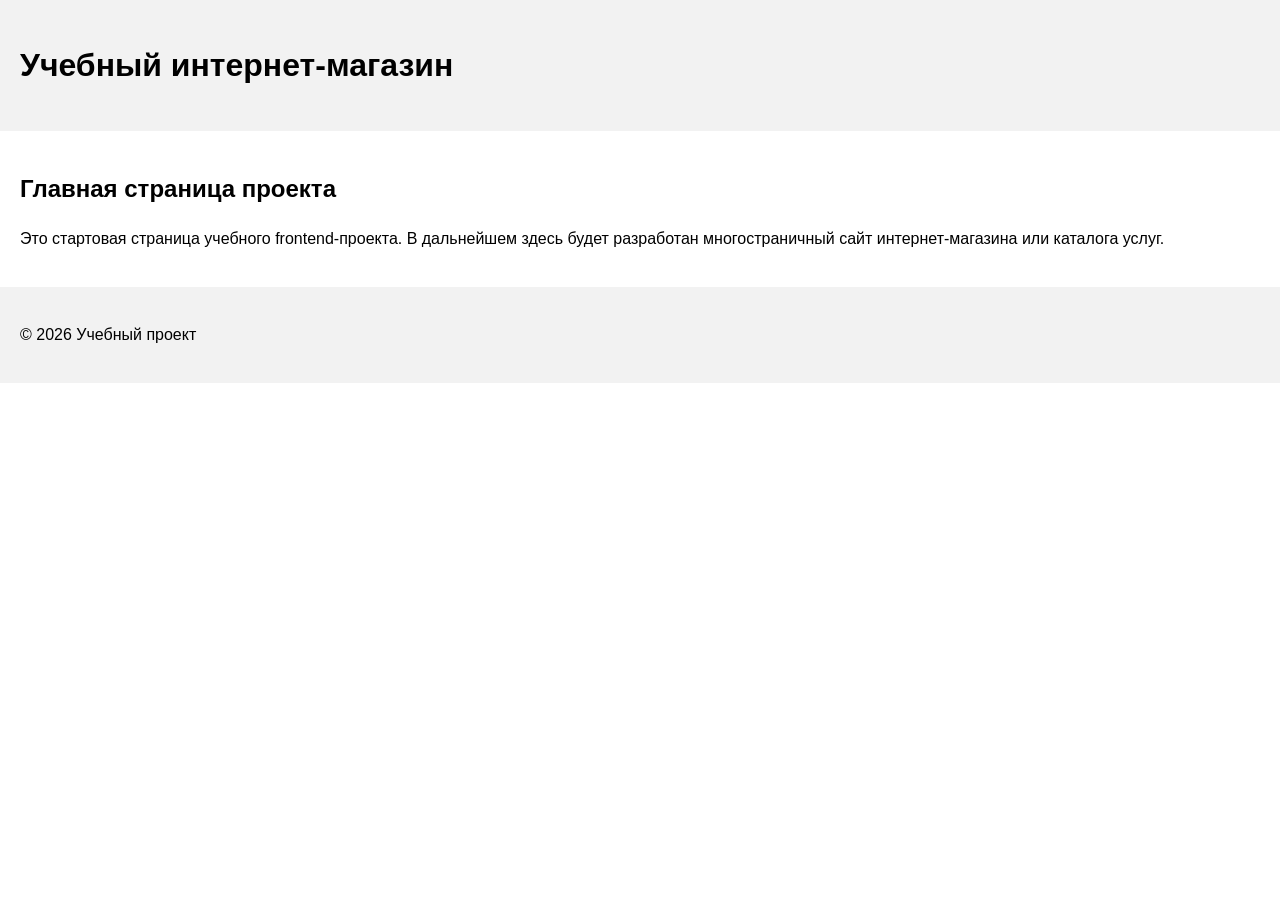
==== index.html @ 70864e72 "feat: initialize frontend project structure" ====
<!DOCTYPE html>
<html lang="ru">
<head>
  <meta charset="UTF-8">
  <meta name="viewport" content="width=device-width, initial-scale=1.0">
  <title>Каталог товаров</title>
  <link rel="stylesheet" href="css/style.css">
</head>
<body>
  <header>
    <h1>Учебный интернет-магазин</h1>
  </header>

  <main>
    <section>
      <h2>Главная страница проекта</h2>
      <p>
        Это стартовая страница учебного frontend-проекта.
        В дальнейшем здесь будет разработан многостраничный сайт
        интернет-магазина или каталога услуг.
      </p>
    </section>
  </main>

  <footer>
    <p>&copy; 2026 Учебный проект</p>
  </footer>
</body>
</html>
---- css/style.css ----
body {
  margin: 0;
  font-family: Arial, sans-serif;
  line-height: 1.5;
}

header,
main,
footer {
  padding: 20px;
}

header {
  background-color: #f2f2f2;
}

footer {
  background-color: #f2f2f2;
}
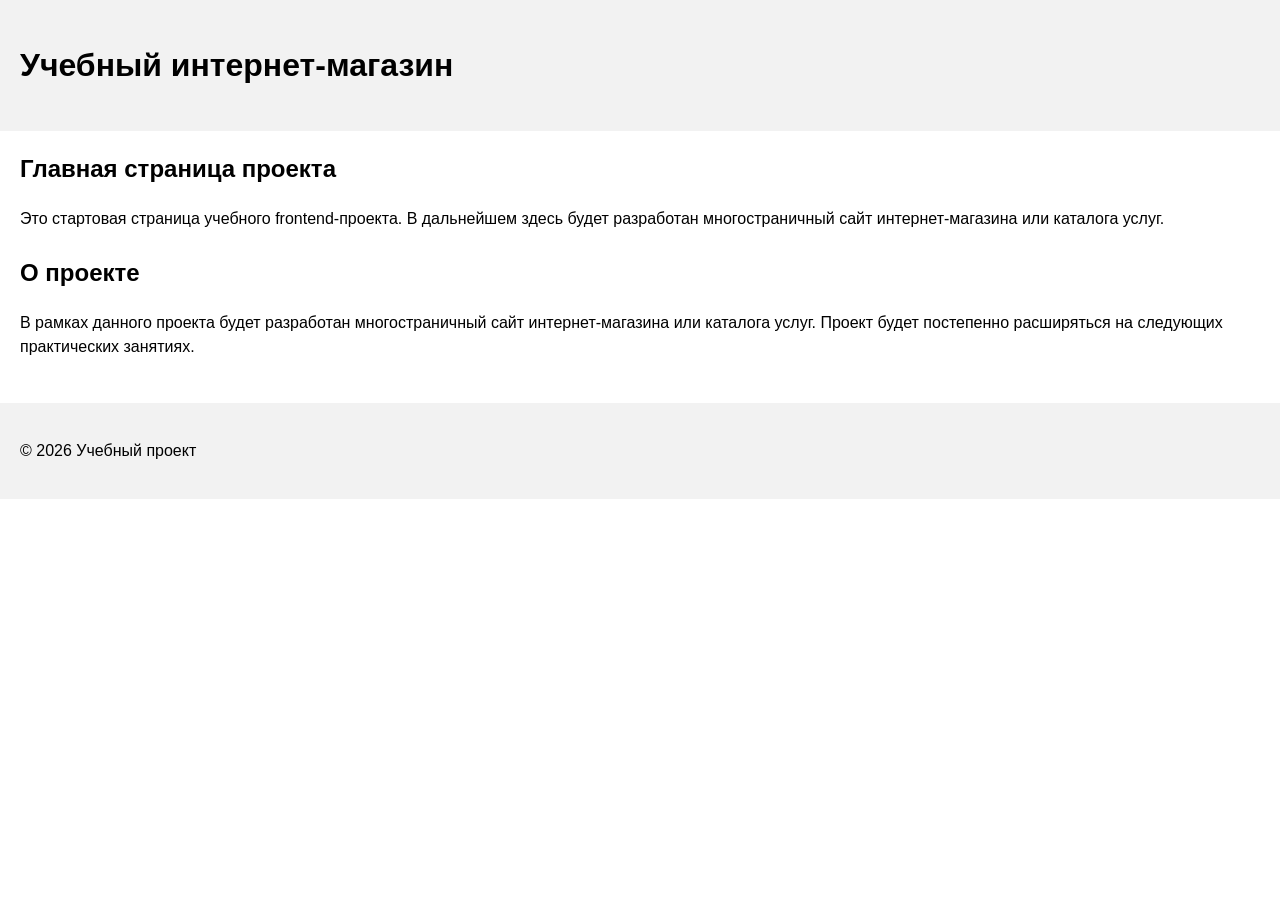
==== commit 06b4c8ac: "feat: add project description section" ====
--- a/index.html
+++ b/index.html
@@ -20,6 +20,15 @@
         интернет-магазина или каталога услуг.
       </p>
     </section>
+
+    <section>
+      <h2>О проекте</h2>
+      <p>
+        В рамках данного проекта будет разработан многостраничный сайт
+        интернет-магазина или каталога услуг. Проект будет постепенно
+        расширяться на следующих практических занятиях.
+      </p>
+    </section>
   </main>
 
   <footer>
--- a/css/style.css
+++ b/css/style.css
@@ -16,4 +16,12 @@
 
 footer {
   background-color: #f2f2f2;
+}
+
+section {
+  margin-bottom: 24px;
+}
+
+section h2 {
+  margin-top: 0;
 }
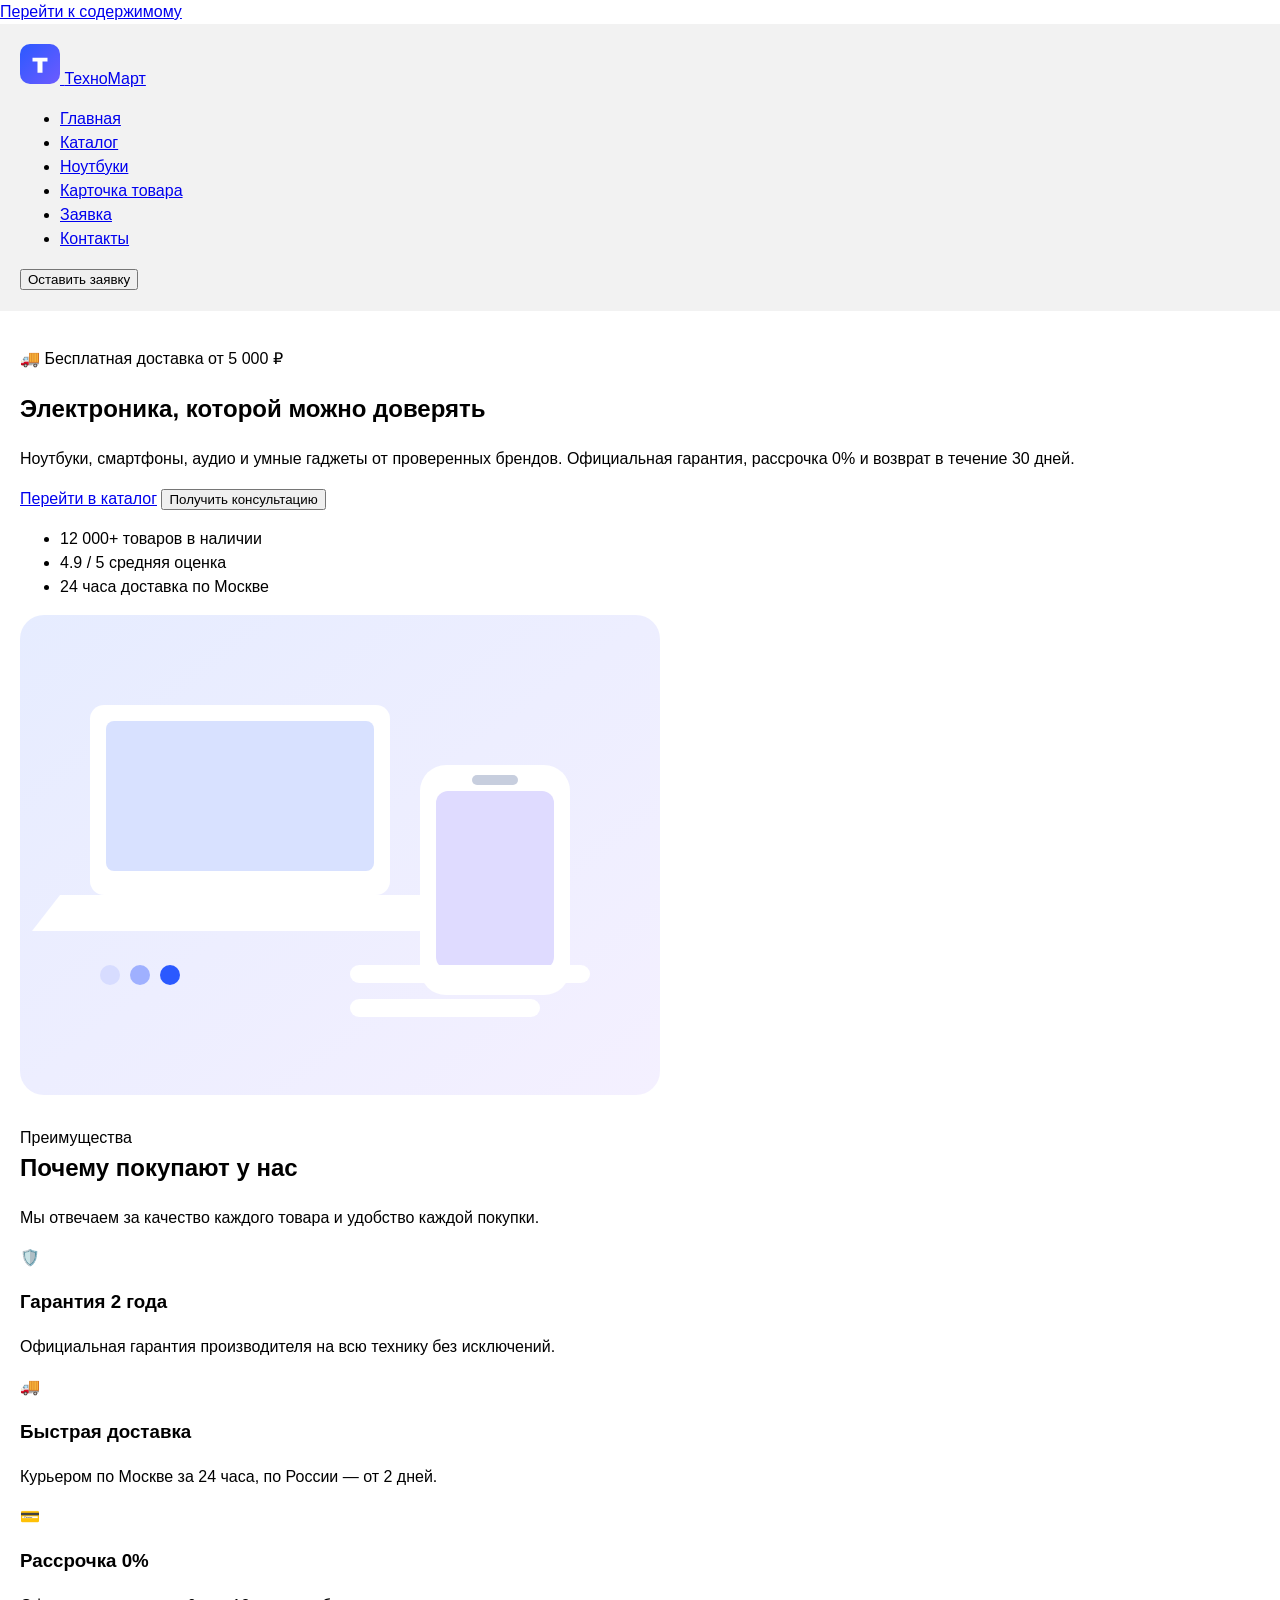
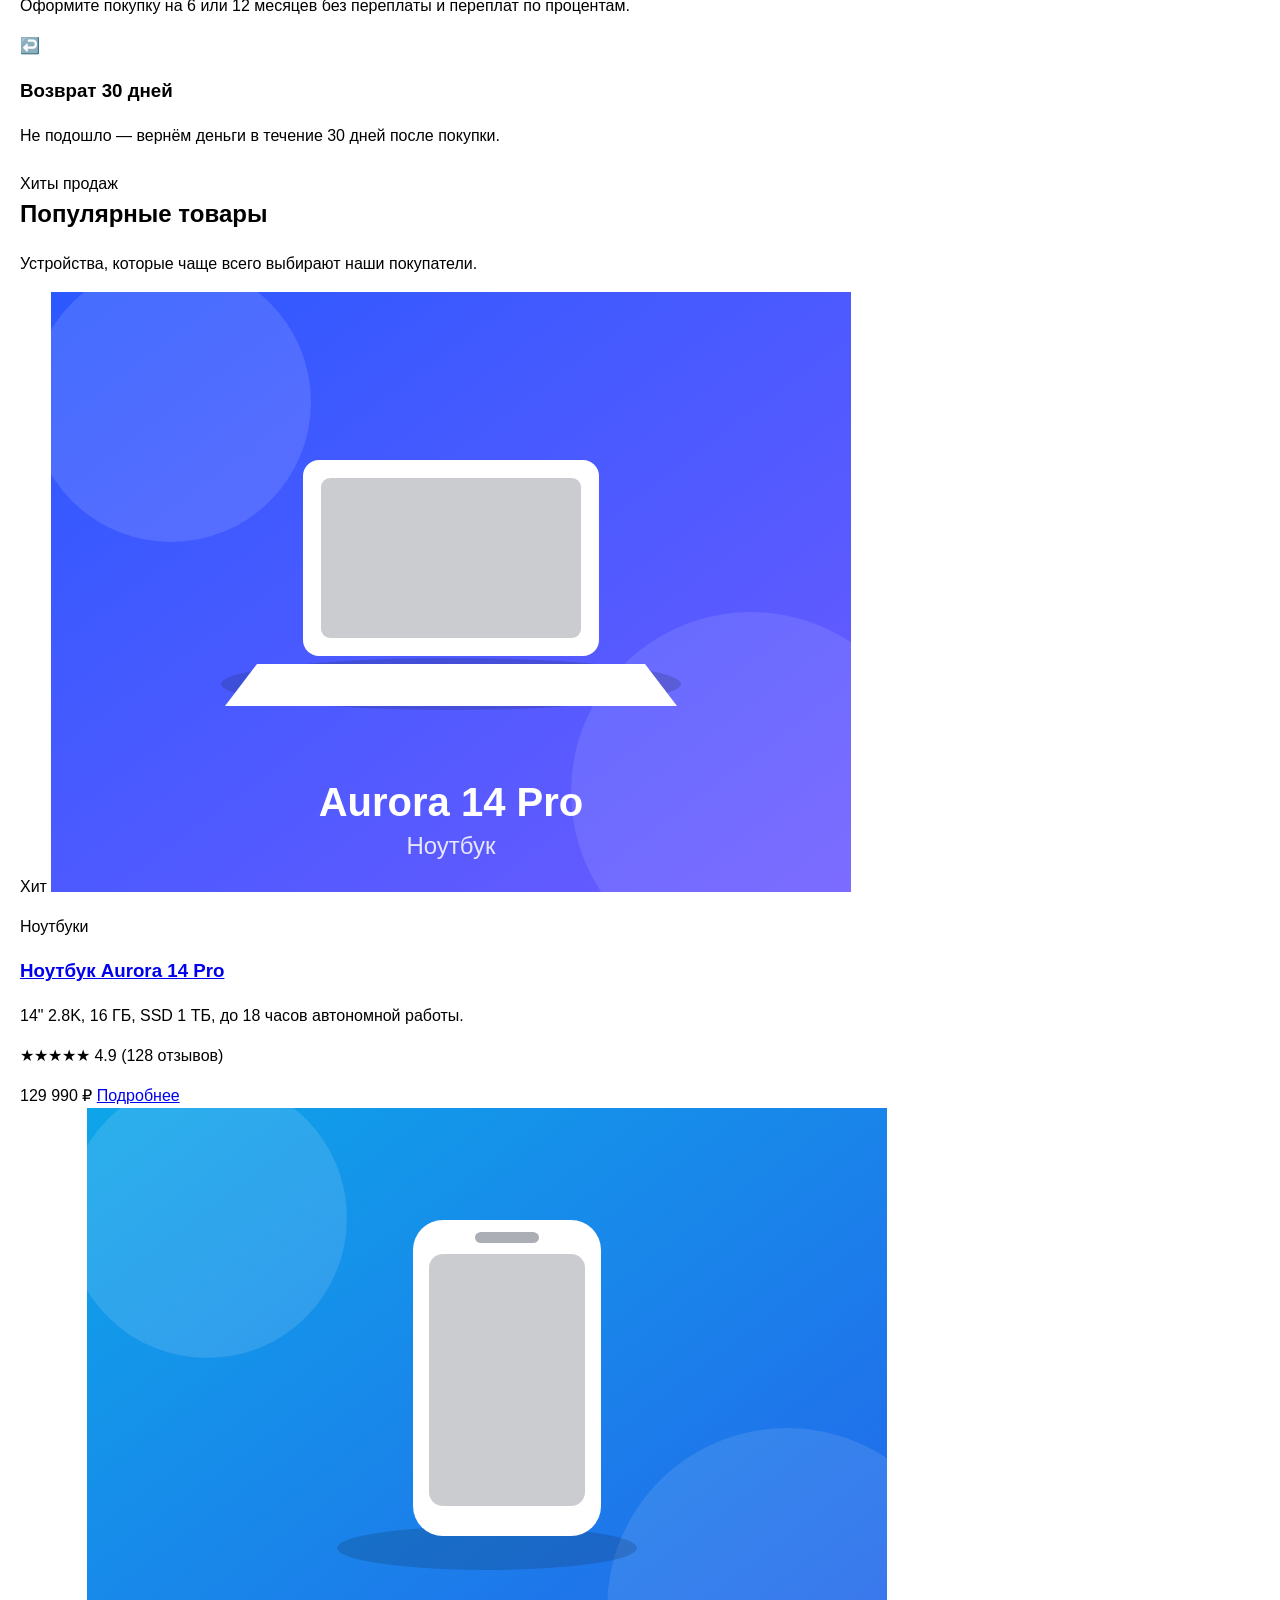
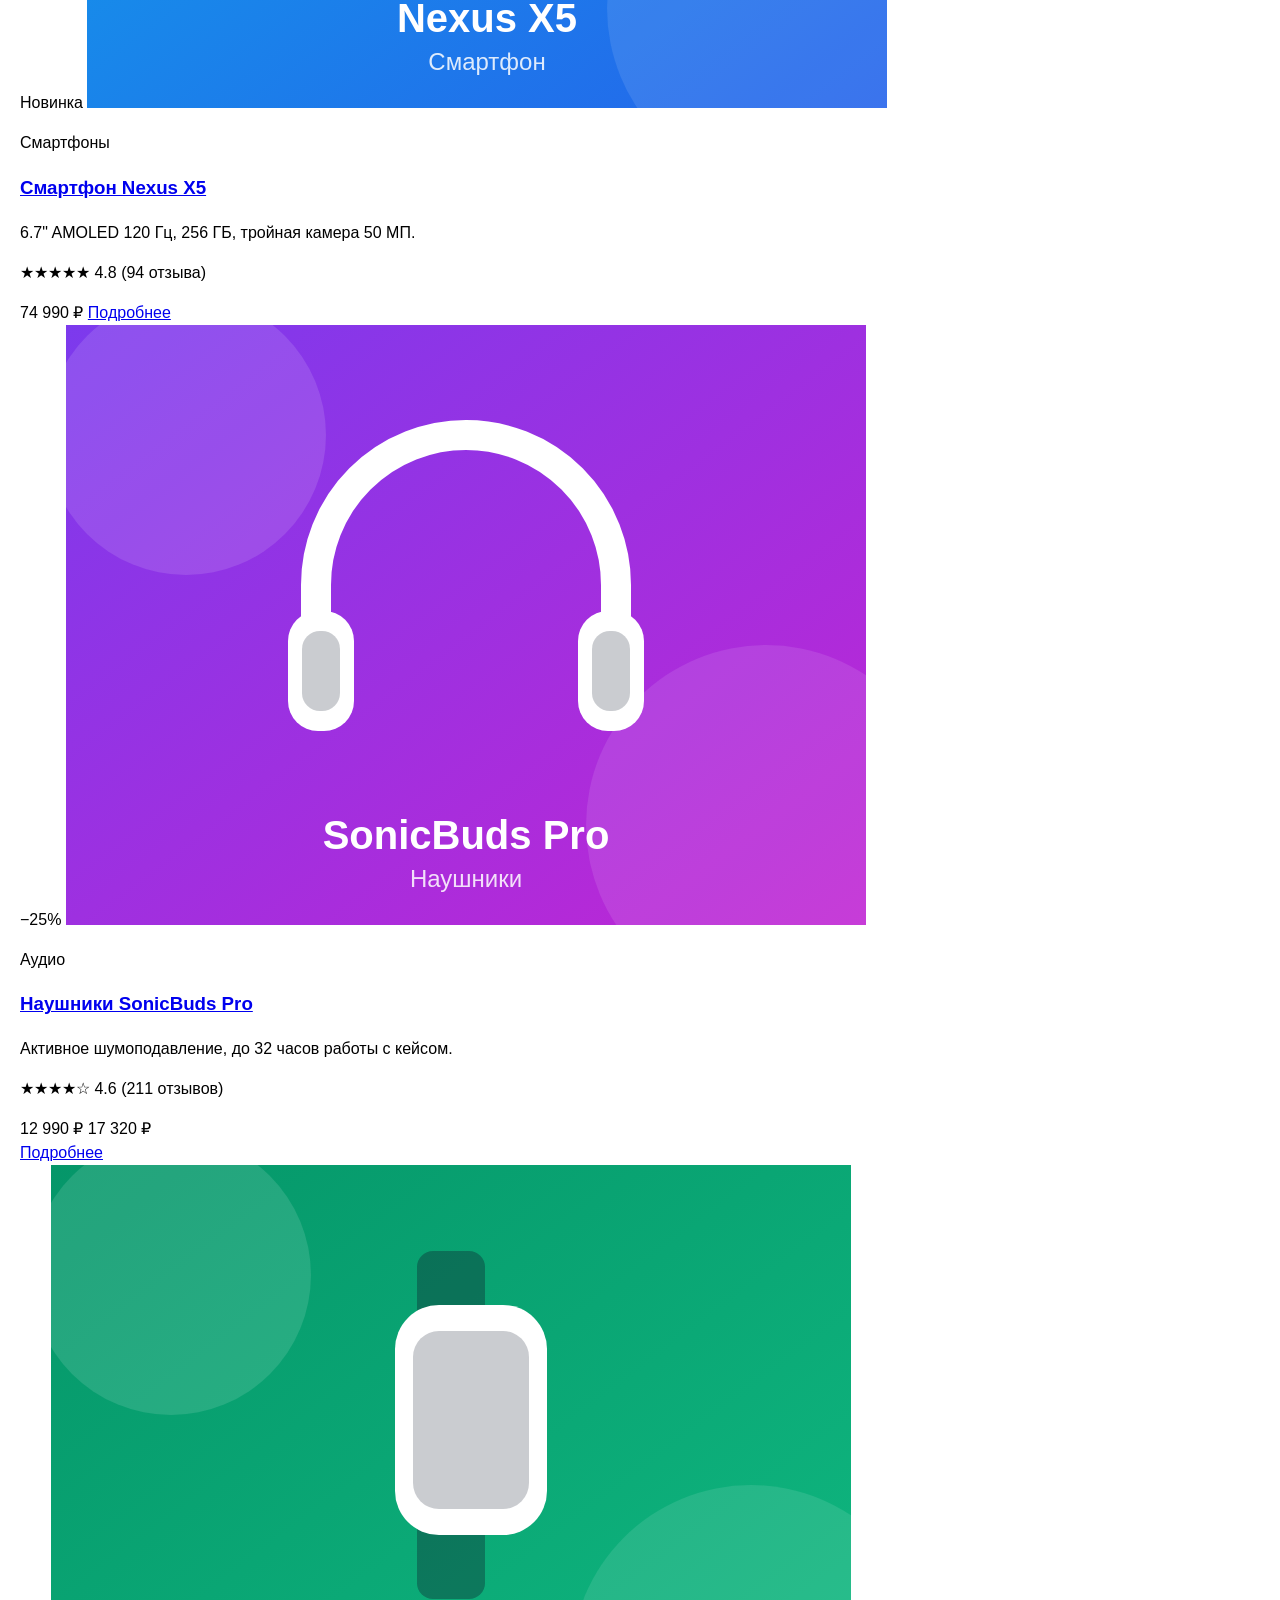
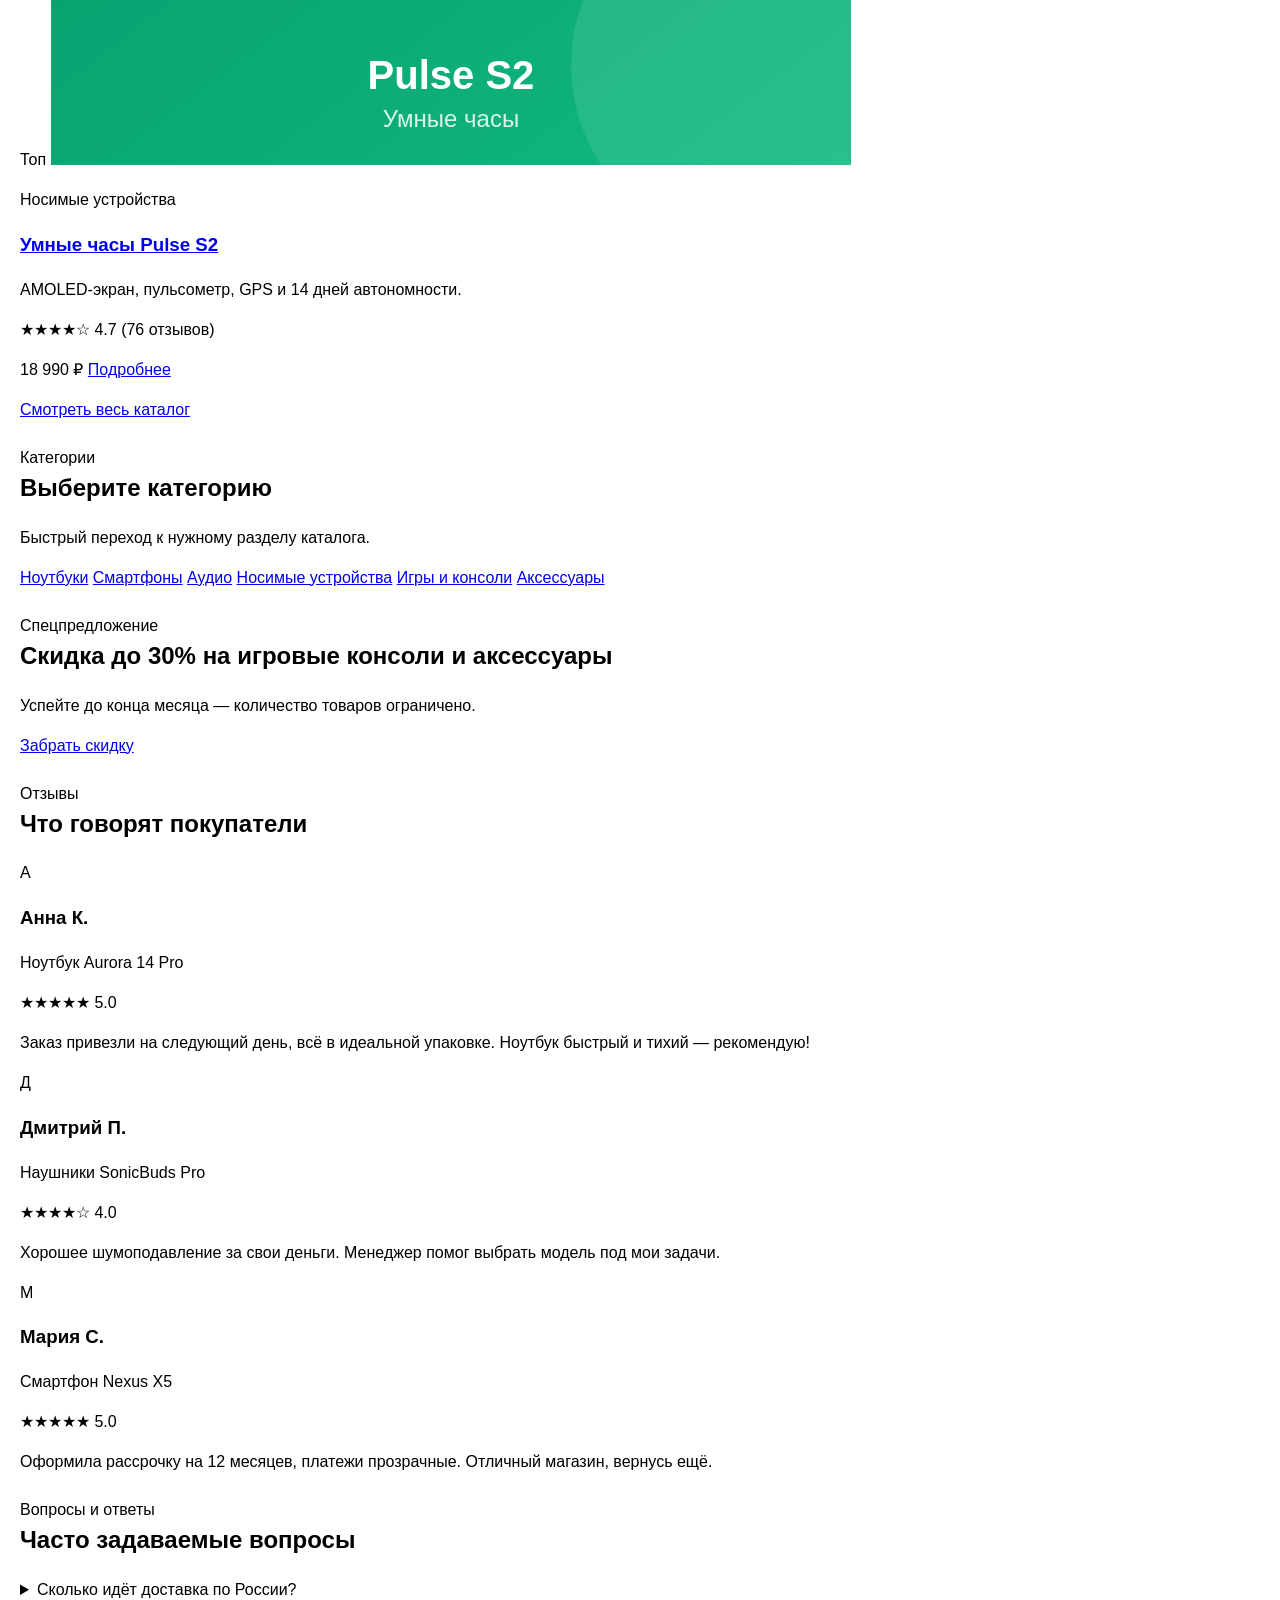
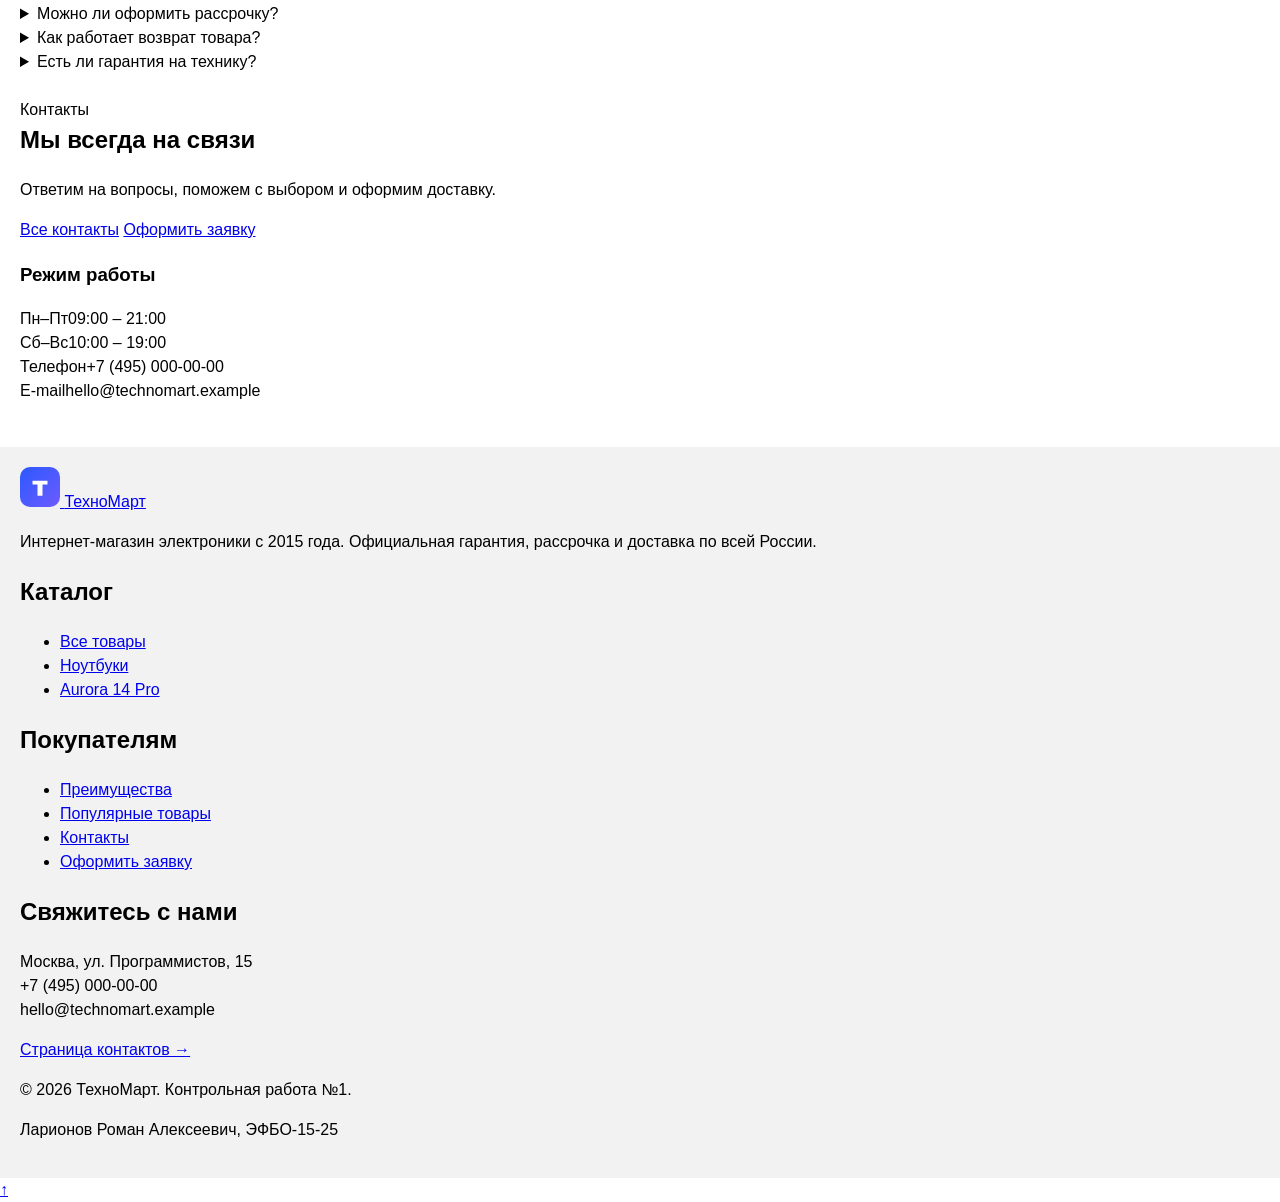
==== commit 36c21b1c: "feat: страницы главная, каталог, категория и карточка товара" ====
--- a/index.html
+++ b/index.html
@@ -3,36 +3,401 @@
 <head>
   <meta charset="UTF-8">
   <meta name="viewport" content="width=device-width, initial-scale=1.0">
-  <title>Каталог товаров</title>
+  <title>ТехноМарт — интернет-магазин электроники | Главная</title>
+  <meta name="description" content="ТехноМарт — интернет-магазин электроники: ноутбуки, смартфоны, аудио и гаджеты с гарантией 2 года, доставкой по России и рассрочкой 0%.">
+  <link rel="icon" type="image/svg+xml" href="images/favicon.svg">
   <link rel="stylesheet" href="css/style.css">
 </head>
-<body>
-  <header>
-    <h1>Учебный интернет-магазин</h1>
+<body id="top">
+  <a class="skip-link" href="#main">Перейти к содержимому</a>
+
+  <header class="site-header">
+    <div class="site-header__inner container">
+      <a class="site-header__logo" href="index.html">
+        <img class="site-header__logo-image" src="images/logo.svg" alt="Логотип интернет-магазина ТехноМарт" width="40" height="40">
+        <span class="site-header__logo-text">Техно<span class="site-header__logo-accent">Март</span></span>
+      </a>
+
+      <nav class="site-nav" aria-label="Основная навигация">
+        <ul class="site-nav__list">
+          <li class="site-nav__item"><a class="site-nav__link site-nav__link--active" href="index.html" aria-current="page">Главная</a></li>
+          <li class="site-nav__item"><a class="site-nav__link" href="catalog.html">Каталог</a></li>
+          <li class="site-nav__item"><a class="site-nav__link" href="category.html">Ноутбуки</a></li>
+          <li class="site-nav__item"><a class="site-nav__link" href="product.html">Карточка товара</a></li>
+          <li class="site-nav__item"><a class="site-nav__link" href="order.html">Заявка</a></li>
+          <li class="site-nav__item"><a class="site-nav__link" href="contacts.html">Контакты</a></li>
+        </ul>
+      </nav>
+
+      <div class="site-header__actions">
+        <button class="btn btn--primary btn--sm" type="button" data-modal-open="callback-modal">Оставить заявку</button>
+      </div>
+    </div>
   </header>
 
-  <main>
-    <section>
-      <h2>Главная страница проекта</h2>
-      <p>
-        Это стартовая страница учебного frontend-проекта.
-        В дальнейшем здесь будет разработан многостраничный сайт
-        интернет-магазина или каталога услуг.
-      </p>
-    </section>
-
-    <section>
-      <h2>О проекте</h2>
-      <p>
-        В рамках данного проекта будет разработан многостраничный сайт
-        интернет-магазина или каталога услуг. Проект будет постепенно
-        расширяться на следующих практических занятиях.
-      </p>
+  <main id="main">
+    <!-- Hero-блок -->
+    <section class="hero">
+      <div class="hero__inner container">
+        <div class="hero__content">
+          <p class="hero__eyebrow">🚚 Бесплатная доставка от 5 000 ₽</p>
+          <h1 class="hero__title">Электроника, которой <span class="hero__accent">можно доверять</span></h1>
+          <p class="hero__text">
+            Ноутбуки, смартфоны, аудио и умные гаджеты от проверенных брендов.
+            Официальная гарантия, рассрочка 0% и возврат в течение 30 дней.
+          </p>
+          <div class="hero__actions">
+            <a class="btn btn--primary btn--lg" href="catalog.html">Перейти в каталог</a>
+            <button class="btn btn--outline btn--lg" type="button" data-modal-open="callback-modal">Получить консультацию</button>
+          </div>
+          <ul class="hero__stats">
+            <li class="hero-stat">
+              <span class="hero-stat__value">12 000+</span>
+              <span class="hero-stat__label">товаров в наличии</span>
+            </li>
+            <li class="hero-stat">
+              <span class="hero-stat__value">4.9 / 5</span>
+              <span class="hero-stat__label">средняя оценка</span>
+            </li>
+            <li class="hero-stat">
+              <span class="hero-stat__value">24 часа</span>
+              <span class="hero-stat__label">доставка по Москве</span>
+            </li>
+          </ul>
+        </div>
+
+        <div class="hero__media">
+          <img class="hero__image" src="images/hero-devices.svg" alt="Витрина с ноутбуком, смартфоном и другой электроникой" width="640" height="480">
+        </div>
+      </div>
+    </section>
+
+    <!-- Преимущества -->
+    <section class="section" id="advantages" aria-labelledby="advantages-title">
+      <div class="container">
+        <div class="section__header section__header--center">
+          <span class="section__eyebrow">Преимущества</span>
+          <h2 class="section__title" id="advantages-title">Почему покупают у нас</h2>
+          <p class="section__subtitle">Мы отвечаем за качество каждого товара и удобство каждой покупки.</p>
+        </div>
+
+        <div class="advantages__grid">
+          <article class="advantage-card">
+            <div class="advantage-card__icon" aria-hidden="true">🛡️</div>
+            <h3 class="advantage-card__title">Гарантия 2 года</h3>
+            <p class="advantage-card__text">Официальная гарантия производителя на всю технику без исключений.</p>
+          </article>
+          <article class="advantage-card">
+            <div class="advantage-card__icon" aria-hidden="true">🚚</div>
+            <h3 class="advantage-card__title">Быстрая доставка</h3>
+            <p class="advantage-card__text">Курьером по Москве за 24 часа, по России — от 2 дней.</p>
+          </article>
+          <article class="advantage-card">
+            <div class="advantage-card__icon" aria-hidden="true">💳</div>
+            <h3 class="advantage-card__title">Рассрочка 0%</h3>
+            <p class="advantage-card__text">Оформите покупку на 6 или 12 месяцев без переплаты и переплат по процентам.</p>
+          </article>
+          <article class="advantage-card">
+            <div class="advantage-card__icon" aria-hidden="true">↩️</div>
+            <h3 class="advantage-card__title">Возврат 30 дней</h3>
+            <p class="advantage-card__text">Не подошло — вернём деньги в течение 30 дней после покупки.</p>
+          </article>
+        </div>
+      </div>
+    </section>
+
+    <!-- Популярные товары -->
+    <section class="section section--alt" id="popular" aria-labelledby="popular-title">
+      <div class="container">
+        <div class="section__header">
+          <span class="section__eyebrow">Хиты продаж</span>
+          <h2 class="section__title" id="popular-title">Популярные товары</h2>
+          <p class="section__subtitle">Устройства, которые чаще всего выбирают наши покупатели.</p>
+        </div>
+
+        <div class="product-grid">
+          <article class="product-card product-card--featured">
+            <span class="product-card__badge product-card__badge--hit">Хит</span>
+            <a class="product-card__media" href="product.html">
+              <img class="product-card__image" src="images/product-laptop.svg" alt="Ноутбук Aurora 14 Pro" width="800" height="600" loading="lazy">
+            </a>
+            <div class="product-card__body">
+              <p class="product-card__category">Ноутбуки</p>
+              <h3 class="product-card__title"><a href="product.html">Ноутбук Aurora 14 Pro</a></h3>
+              <p class="product-card__description">14&quot; 2.8K, 16 ГБ, SSD 1 ТБ, до 18 часов автономной работы.</p>
+              <p class="rating"><span class="rating__stars" aria-hidden="true">★★★★★</span> 4.9 <span class="rating__count">(128 отзывов)</span></p>
+              <div class="product-card__meta">
+                <span class="product-card__price">129 990 ₽</span>
+                <a class="btn btn--outline btn--sm" href="product.html">Подробнее</a>
+              </div>
+            </div>
+          </article>
+
+          <article class="product-card">
+            <span class="product-card__badge product-card__badge--new">Новинка</span>
+            <a class="product-card__media" href="product.html">
+              <img class="product-card__image" src="images/product-smartphone.svg" alt="Смартфон Nexus X5" width="800" height="600" loading="lazy">
+            </a>
+            <div class="product-card__body">
+              <p class="product-card__category">Смартфоны</p>
+              <h3 class="product-card__title"><a href="product.html">Смартфон Nexus X5</a></h3>
+              <p class="product-card__description">6.7&quot; AMOLED 120 Гц, 256 ГБ, тройная камера 50 МП.</p>
+              <p class="rating"><span class="rating__stars" aria-hidden="true">★★★★★</span> 4.8 <span class="rating__count">(94 отзыва)</span></p>
+              <div class="product-card__meta">
+                <span class="product-card__price">74 990 ₽</span>
+                <a class="btn btn--outline btn--sm" href="product.html">Подробнее</a>
+              </div>
+            </div>
+          </article>
+
+          <article class="product-card product-card--discount">
+            <span class="product-card__badge product-card__badge--discount">−25%</span>
+            <a class="product-card__media" href="product.html">
+              <img class="product-card__image" src="images/product-headphones.svg" alt="Наушники SonicBuds Pro" width="800" height="600" loading="lazy">
+            </a>
+            <div class="product-card__body">
+              <p class="product-card__category">Аудио</p>
+              <h3 class="product-card__title"><a href="product.html">Наушники SonicBuds Pro</a></h3>
+              <p class="product-card__description">Активное шумоподавление, до 32 часов работы с кейсом.</p>
+              <p class="rating"><span class="rating__stars" aria-hidden="true">★★★★☆</span> 4.6 <span class="rating__count">(211 отзывов)</span></p>
+              <div class="product-card__meta">
+                <div class="product-card__prices">
+                  <span class="product-card__price">12 990 ₽</span>
+                  <span class="product-card__price-old">17 320 ₽</span>
+                </div>
+                <a class="btn btn--outline btn--sm" href="product.html">Подробнее</a>
+              </div>
+            </div>
+          </article>
+
+          <article class="product-card">
+            <span class="product-card__badge">Топ</span>
+            <a class="product-card__media" href="product.html">
+              <img class="product-card__image" src="images/product-watch.svg" alt="Умные часы Pulse S2" width="800" height="600" loading="lazy">
+            </a>
+            <div class="product-card__body">
+              <p class="product-card__category">Носимые устройства</p>
+              <h3 class="product-card__title"><a href="product.html">Умные часы Pulse S2</a></h3>
+              <p class="product-card__description">AMOLED-экран, пульсометр, GPS и 14 дней автономности.</p>
+              <p class="rating"><span class="rating__stars" aria-hidden="true">★★★★☆</span> 4.7 <span class="rating__count">(76 отзывов)</span></p>
+              <div class="product-card__meta">
+                <span class="product-card__price">18 990 ₽</span>
+                <a class="btn btn--outline btn--sm" href="product.html">Подробнее</a>
+              </div>
+            </div>
+          </article>
+        </div>
+
+        <p class="u-mt-xl u-center">
+          <a class="btn btn--primary" href="catalog.html">Смотреть весь каталог</a>
+        </p>
+      </div>
+    </section>
+
+    <!-- Категории -->
+    <section class="section" aria-labelledby="categories-title">
+      <div class="container">
+        <div class="section__header">
+          <span class="section__eyebrow">Категории</span>
+          <h2 class="section__title" id="categories-title">Выберите категорию</h2>
+          <p class="section__subtitle">Быстрый переход к нужному разделу каталога.</p>
+        </div>
+        <nav class="chips" aria-label="Категории товаров">
+          <a class="chip chip--active" href="category.html">Ноутбуки</a>
+          <a class="chip" href="catalog.html">Смартфоны</a>
+          <a class="chip" href="catalog.html">Аудио</a>
+          <a class="chip" href="catalog.html">Носимые устройства</a>
+          <a class="chip" href="catalog.html">Игры и консоли</a>
+          <a class="chip" href="catalog.html">Аксессуары</a>
+        </nav>
+      </div>
+    </section>
+
+    <!-- Спецпредложение (aside) -->
+    <section class="section">
+      <div class="container">
+        <aside class="promo" aria-label="Спецпредложение месяца">
+          <div>
+            <span class="section__eyebrow promo__eyebrow">Спецпредложение</span>
+            <h2 class="promo__title">Скидка до 30% на игровые консоли и аксессуары</h2>
+            <p class="promo__text">Успейте до конца месяца — количество товаров ограничено.</p>
+          </div>
+          <div class="promo__actions">
+            <a class="btn btn--accent btn--lg" href="catalog.html">Забрать скидку</a>
+          </div>
+        </aside>
+      </div>
+    </section>
+
+    <!-- Отзывы -->
+    <section class="section section--alt" aria-labelledby="reviews-title">
+      <div class="container">
+        <div class="section__header section__header--center">
+          <span class="section__eyebrow">Отзывы</span>
+          <h2 class="section__title" id="reviews-title">Что говорят покупатели</h2>
+        </div>
+        <div class="reviews__grid">
+          <article class="review-card">
+            <div class="review-card__head">
+              <span class="review-card__avatar" aria-hidden="true">А</span>
+              <div>
+                <h3 class="review-card__author">Анна К.</h3>
+                <span class="review-card__role">Ноутбук Aurora 14 Pro</span>
+              </div>
+            </div>
+            <p class="rating"><span class="rating__stars" aria-hidden="true">★★★★★</span> 5.0</p>
+            <p class="review-card__text">Заказ привезли на следующий день, всё в идеальной упаковке. Ноутбук быстрый и тихий — рекомендую!</p>
+          </article>
+          <article class="review-card">
+            <div class="review-card__head">
+              <span class="review-card__avatar" aria-hidden="true">Д</span>
+              <div>
+                <h3 class="review-card__author">Дмитрий П.</h3>
+                <span class="review-card__role">Наушники SonicBuds Pro</span>
+              </div>
+            </div>
+            <p class="rating"><span class="rating__stars" aria-hidden="true">★★★★☆</span> 4.0</p>
+            <p class="review-card__text">Хорошее шумоподавление за свои деньги. Менеджер помог выбрать модель под мои задачи.</p>
+          </article>
+          <article class="review-card">
+            <div class="review-card__head">
+              <span class="review-card__avatar" aria-hidden="true">М</span>
+              <div>
+                <h3 class="review-card__author">Мария С.</h3>
+                <span class="review-card__role">Смартфон Nexus X5</span>
+              </div>
+            </div>
+            <p class="rating"><span class="rating__stars" aria-hidden="true">★★★★★</span> 5.0</p>
+            <p class="review-card__text">Оформила рассрочку на 12 месяцев, платежи прозрачные. Отличный магазин, вернусь ещё.</p>
+          </article>
+        </div>
+      </div>
+    </section>
+
+    <!-- FAQ -->
+    <section class="section" aria-labelledby="faq-title">
+      <div class="container">
+        <div class="section__header section__header--center">
+          <span class="section__eyebrow">Вопросы и ответы</span>
+          <h2 class="section__title" id="faq-title">Часто задаваемые вопросы</h2>
+        </div>
+        <div class="faq">
+          <details class="faq__item">
+            <summary class="faq__question">Сколько идёт доставка по России?</summary>
+            <p class="faq__answer">По Москве — в течение 24 часов. В другие регионы — от 2 до 5 рабочих дней в зависимости от удалённости.</p>
+          </details>
+          <details class="faq__item">
+            <summary class="faq__question">Можно ли оформить рассрочку?</summary>
+            <p class="faq__answer">Да, доступна рассрочка 0% на 6 или 12 месяцев для товаров дороже 5 000 ₽. Оформление занимает несколько минут.</p>
+          </details>
+          <details class="faq__item">
+            <summary class="faq__question">Как работает возврат товара?</summary>
+            <p class="faq__answer">Если товар не подошёл, верните его в течение 30 дней в оригинальной упаковке — мы вернём полную стоимость.</p>
+          </details>
+          <details class="faq__item">
+            <summary class="faq__question">Есть ли гарантия на технику?</summary>
+            <p class="faq__answer">На все товары действует официальная гарантия производителя сроком 2 года.</p>
+          </details>
+        </div>
+      </div>
+    </section>
+
+    <!-- Контакты (якорь #contacts) -->
+    <section class="section section--alt" id="contacts" aria-labelledby="contacts-title">
+      <div class="container contacts__layout">
+        <div>
+          <div class="section__header">
+            <span class="section__eyebrow">Контакты</span>
+            <h2 class="section__title" id="contacts-title">Мы всегда на связи</h2>
+            <p class="section__subtitle">Ответим на вопросы, поможем с выбором и оформим доставку.</p>
+          </div>
+          <div class="hero__actions">
+            <a class="btn btn--primary" href="contacts.html">Все контакты</a>
+            <a class="btn btn--outline" href="order.html">Оформить заявку</a>
+          </div>
+        </div>
+        <aside class="info-panel" aria-label="Режим работы">
+          <h3 class="info-panel__title">Режим работы</h3>
+          <div class="info-panel__list">
+            <div class="info-panel__row"><span>Пн–Пт</span><span class="info-panel__value">09:00 – 21:00</span></div>
+            <div class="info-panel__row"><span>Сб–Вс</span><span class="info-panel__value">10:00 – 19:00</span></div>
+            <div class="info-panel__row"><span>Телефон</span><span class="info-panel__value">+7 (495) 000-00-00</span></div>
+            <div class="info-panel__row"><span>E-mail</span><span class="info-panel__value">hello@technomart.example</span></div>
+          </div>
+        </aside>
+      </div>
     </section>
   </main>
 
-  <footer>
-    <p>&copy; 2026 Учебный проект</p>
+  <footer class="site-footer">
+    <div class="site-footer__grid container">
+      <div class="site-footer__col">
+        <a class="site-header__logo site-header__logo--light" href="index.html">
+          <img class="site-header__logo-image" src="images/logo.svg" alt="Логотип интернет-магазина ТехноМарт" width="40" height="40">
+          <span class="site-header__logo-text">Техно<span class="site-header__logo-accent">Март</span></span>
+        </a>
+        <p class="site-footer__text">Интернет-магазин электроники с 2015 года. Официальная гарантия, рассрочка и доставка по всей России.</p>
+      </div>
+      <div class="site-footer__col">
+        <h2 class="site-footer__title">Каталог</h2>
+        <ul class="site-footer__list">
+          <li><a class="site-footer__link" href="catalog.html">Все товары</a></li>
+          <li><a class="site-footer__link" href="category.html">Ноутбуки</a></li>
+          <li><a class="site-footer__link" href="product.html">Aurora 14 Pro</a></li>
+        </ul>
+      </div>
+      <div class="site-footer__col">
+        <h2 class="site-footer__title">Покупателям</h2>
+        <ul class="site-footer__list">
+          <li><a class="site-footer__link" href="index.html#advantages">Преимущества</a></li>
+          <li><a class="site-footer__link" href="index.html#popular">Популярные товары</a></li>
+          <li><a class="site-footer__link" href="index.html#contacts">Контакты</a></li>
+          <li><a class="site-footer__link" href="order.html">Оформить заявку</a></li>
+        </ul>
+      </div>
+      <div class="site-footer__col">
+        <h2 class="site-footer__title">Свяжитесь с нами</h2>
+        <p class="site-footer__text">Москва, ул. Программистов, 15<br>+7 (495) 000-00-00<br>hello@technomart.example</p>
+        <a class="site-footer__link" href="contacts.html">Страница контактов →</a>
+      </div>
+    </div>
+    <div class="site-footer__bottom container">
+      <p>© <span data-current-year>2026</span> ТехноМарт. Контрольная работа №1.</p>
+      <p>Ларионов Роман Алексеевич, ЭФБО-15-25</p>
+    </div>
   </footer>
+
+  <a class="to-top" href="#top" aria-label="Наверх">↑</a>
+
+  <!-- Модальное окно на <dialog> -->
+  <dialog class="modal" id="callback-modal" aria-labelledby="callback-modal-title">
+    <form class="order-form" action="#" method="post">
+      <button class="modal__close" type="button" data-modal-close aria-label="Закрыть окно">&times;</button>
+      <h2 class="modal__title" id="callback-modal-title">Быстрая заявка</h2>
+      <p class="modal__text">Оставьте контакты — менеджер ТехноМарт перезвонит в течение 15 минут.</p>
+      <div class="order-form__grid">
+        <div class="order-form__field">
+          <label class="order-form__label" for="modal-name">Имя <span class="order-form__required">*</span></label>
+          <input class="order-form__input" id="modal-name" name="name" type="text" required placeholder="Иван" autocomplete="name">
+        </div>
+        <div class="order-form__field">
+          <label class="order-form__label" for="modal-phone">Телефон <span class="order-form__required">*</span></label>
+          <input class="order-form__input" id="modal-phone" name="phone" type="tel" required placeholder="+7 (999) 123-45-67" autocomplete="tel">
+        </div>
+        <div class="order-form__field order-form__field--full">
+          <label class="order-form__checkbox">
+            <input type="checkbox" name="consent" required>
+            <span>Согласен на обработку персональных данных</span>
+          </label>
+        </div>
+      </div>
+      <div class="modal__actions">
+        <button class="btn btn--primary" type="submit">Отправить</button>
+        <button class="btn btn--ghost" type="button" data-modal-close>Отмена</button>
+      </div>
+    </form>
+  </dialog>
+
+  <script src="js/main.js"></script>
 </body>
-</html>+</html>
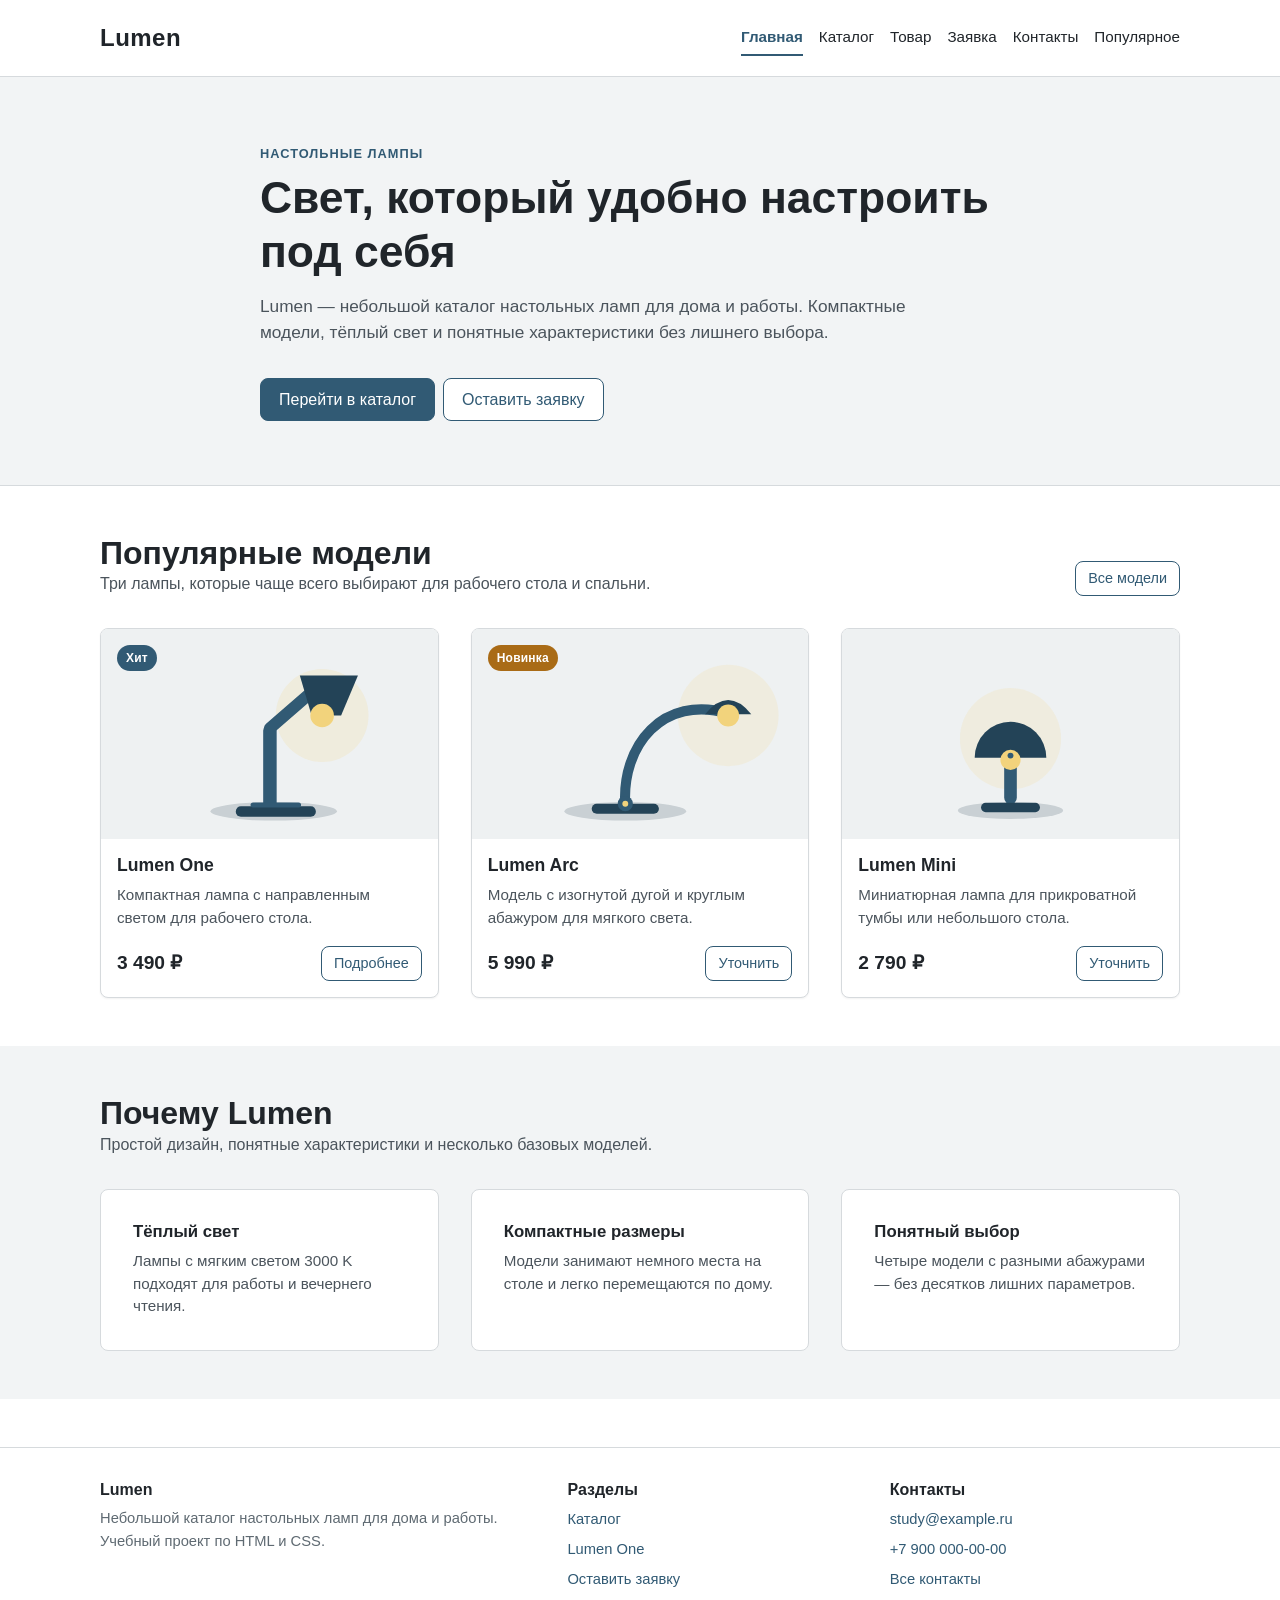
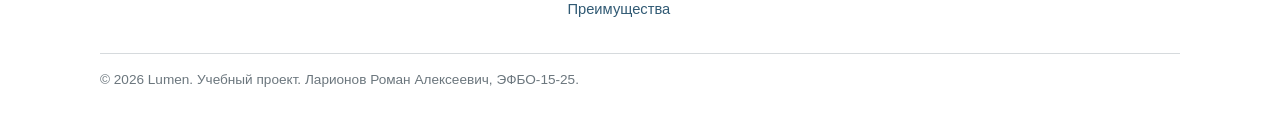
==== commit 793cd4ab: "feat: сайт Lumen с пятью страницами и модальной заявкой" ====
--- a/index.html
+++ b/index.html
@@ -3,8 +3,8 @@
 <head>
   <meta charset="UTF-8">
   <meta name="viewport" content="width=device-width, initial-scale=1.0">
-  <title>ТехноМарт — интернет-магазин электроники | Главная</title>
-  <meta name="description" content="ТехноМарт — интернет-магазин электроники: ноутбуки, смартфоны, аудио и гаджеты с гарантией 2 года, доставкой по России и рассрочкой 0%.">
+  <meta name="description" content="Lumen — небольшой каталог настольных ламп для дома и работы. Компактные модели, тёплый свет и понятные характеристики.">
+  <title>Lumen — настольные лампы для дома и работы</title>
   <link rel="icon" type="image/svg+xml" href="images/favicon.svg">
   <link rel="stylesheet" href="css/style.css">
 </head>
@@ -12,388 +12,195 @@
   <a class="skip-link" href="#main">Перейти к содержимому</a>
 
   <header class="site-header">
-    <div class="site-header__inner container">
-      <a class="site-header__logo" href="index.html">
-        <img class="site-header__logo-image" src="images/logo.svg" alt="Логотип интернет-магазина ТехноМарт" width="40" height="40">
-        <span class="site-header__logo-text">Техно<span class="site-header__logo-accent">Март</span></span>
-      </a>
-
+    <div class="container site-header__inner">
+      <a class="site-header__logo" href="index.html">Lumen</a>
       <nav class="site-nav" aria-label="Основная навигация">
         <ul class="site-nav__list">
-          <li class="site-nav__item"><a class="site-nav__link site-nav__link--active" href="index.html" aria-current="page">Главная</a></li>
-          <li class="site-nav__item"><a class="site-nav__link" href="catalog.html">Каталог</a></li>
-          <li class="site-nav__item"><a class="site-nav__link" href="category.html">Ноутбуки</a></li>
-          <li class="site-nav__item"><a class="site-nav__link" href="product.html">Карточка товара</a></li>
-          <li class="site-nav__item"><a class="site-nav__link" href="order.html">Заявка</a></li>
-          <li class="site-nav__item"><a class="site-nav__link" href="contacts.html">Контакты</a></li>
+          <li><a class="site-nav__link site-nav__link--active" href="index.html" aria-current="page">Главная</a></li>
+          <li><a class="site-nav__link" href="catalog.html">Каталог</a></li>
+          <li><a class="site-nav__link" href="product.html">Товар</a></li>
+          <li><a class="site-nav__link" href="order.html">Заявка</a></li>
+          <li><a class="site-nav__link" href="contacts.html">Контакты</a></li>
+          <li><a class="site-nav__link" href="index.html#popular">Популярное</a></li>
         </ul>
       </nav>
-
-      <div class="site-header__actions">
-        <button class="btn btn--primary btn--sm" type="button" data-modal-open="callback-modal">Оставить заявку</button>
-      </div>
     </div>
   </header>
 
   <main id="main">
-    <!-- Hero-блок -->
     <section class="hero">
-      <div class="hero__inner container">
-        <div class="hero__content">
-          <p class="hero__eyebrow">🚚 Бесплатная доставка от 5 000 ₽</p>
-          <h1 class="hero__title">Электроника, которой <span class="hero__accent">можно доверять</span></h1>
-          <p class="hero__text">
-            Ноутбуки, смартфоны, аудио и умные гаджеты от проверенных брендов.
-            Официальная гарантия, рассрочка 0% и возврат в течение 30 дней.
-          </p>
-          <div class="hero__actions">
-            <a class="btn btn--primary btn--lg" href="catalog.html">Перейти в каталог</a>
-            <button class="btn btn--outline btn--lg" type="button" data-modal-open="callback-modal">Получить консультацию</button>
+      <div class="container hero__inner">
+        <span class="hero__eyebrow">Настольные лампы</span>
+        <h1 class="hero__title">Свет, который удобно настроить под себя</h1>
+        <p class="hero__text">
+          Lumen — небольшой каталог настольных ламп для дома и работы.
+          Компактные модели, тёплый свет и понятные характеристики без лишнего выбора.
+        </p>
+        <div class="hero__actions">
+          <a class="button" href="catalog.html">Перейти в каталог</a>
+          <button class="button button--secondary" type="button" data-open-order="order-dialog">Оставить заявку</button>
+        </div>
+      </div>
+    </section>
+
+    <section class="section" id="popular" aria-labelledby="popular-title">
+      <div class="container">
+        <div class="section__head">
+          <div>
+            <h2 class="section__title" id="popular-title">Популярные модели</h2>
+            <p class="section__text">Три лампы, которые чаще всего выбирают для рабочего стола и спальни.</p>
           </div>
-          <ul class="hero__stats">
-            <li class="hero-stat">
-              <span class="hero-stat__value">12 000+</span>
-              <span class="hero-stat__label">товаров в наличии</span>
-            </li>
-            <li class="hero-stat">
-              <span class="hero-stat__value">4.9 / 5</span>
-              <span class="hero-stat__label">средняя оценка</span>
-            </li>
-            <li class="hero-stat">
-              <span class="hero-stat__value">24 часа</span>
-              <span class="hero-stat__label">доставка по Москве</span>
-            </li>
-          </ul>
-        </div>
-
-        <div class="hero__media">
-          <img class="hero__image" src="images/hero-devices.svg" alt="Витрина с ноутбуком, смартфоном и другой электроникой" width="640" height="480">
-        </div>
-      </div>
-    </section>
-
-    <!-- Преимущества -->
-    <section class="section" id="advantages" aria-labelledby="advantages-title">
-      <div class="container">
-        <div class="section__header section__header--center">
-          <span class="section__eyebrow">Преимущества</span>
-          <h2 class="section__title" id="advantages-title">Почему покупают у нас</h2>
-          <p class="section__subtitle">Мы отвечаем за качество каждого товара и удобство каждой покупки.</p>
-        </div>
-
-        <div class="advantages__grid">
-          <article class="advantage-card">
-            <div class="advantage-card__icon" aria-hidden="true">🛡️</div>
-            <h3 class="advantage-card__title">Гарантия 2 года</h3>
-            <p class="advantage-card__text">Официальная гарантия производителя на всю технику без исключений.</p>
-          </article>
-          <article class="advantage-card">
-            <div class="advantage-card__icon" aria-hidden="true">🚚</div>
-            <h3 class="advantage-card__title">Быстрая доставка</h3>
-            <p class="advantage-card__text">Курьером по Москве за 24 часа, по России — от 2 дней.</p>
-          </article>
-          <article class="advantage-card">
-            <div class="advantage-card__icon" aria-hidden="true">💳</div>
-            <h3 class="advantage-card__title">Рассрочка 0%</h3>
-            <p class="advantage-card__text">Оформите покупку на 6 или 12 месяцев без переплаты и переплат по процентам.</p>
-          </article>
-          <article class="advantage-card">
-            <div class="advantage-card__icon" aria-hidden="true">↩️</div>
-            <h3 class="advantage-card__title">Возврат 30 дней</h3>
-            <p class="advantage-card__text">Не подошло — вернём деньги в течение 30 дней после покупки.</p>
-          </article>
-        </div>
-      </div>
-    </section>
-
-    <!-- Популярные товары -->
-    <section class="section section--alt" id="popular" aria-labelledby="popular-title">
-      <div class="container">
-        <div class="section__header">
-          <span class="section__eyebrow">Хиты продаж</span>
-          <h2 class="section__title" id="popular-title">Популярные товары</h2>
-          <p class="section__subtitle">Устройства, которые чаще всего выбирают наши покупатели.</p>
+          <a class="button button--secondary button--small" href="catalog.html">Все модели</a>
         </div>
 
         <div class="product-grid">
-          <article class="product-card product-card--featured">
-            <span class="product-card__badge product-card__badge--hit">Хит</span>
-            <a class="product-card__media" href="product.html">
-              <img class="product-card__image" src="images/product-laptop.svg" alt="Ноутбук Aurora 14 Pro" width="800" height="600" loading="lazy">
-            </a>
-            <div class="product-card__body">
-              <p class="product-card__category">Ноутбуки</p>
-              <h3 class="product-card__title"><a href="product.html">Ноутбук Aurora 14 Pro</a></h3>
-              <p class="product-card__description">14&quot; 2.8K, 16 ГБ, SSD 1 ТБ, до 18 часов автономной работы.</p>
-              <p class="rating"><span class="rating__stars" aria-hidden="true">★★★★★</span> 4.9 <span class="rating__count">(128 отзывов)</span></p>
+          <article class="product-card">
+            <span class="product-card__badge">Хит</span>
+            <img class="product-card__image" src="images/lamp-one.svg" alt="Настольная лампа Lumen One" width="800" height="500">
+            <div class="product-card__content">
+              <h3 class="product-card__title"><a href="product.html">Lumen One</a></h3>
+              <p class="product-card__text">Компактная лампа с направленным светом для рабочего стола.</p>
               <div class="product-card__meta">
-                <span class="product-card__price">129 990 ₽</span>
-                <a class="btn btn--outline btn--sm" href="product.html">Подробнее</a>
+                <p class="product-card__price">3 490 ₽</p>
+                <a class="button button--secondary button--small" href="product.html">Подробнее</a>
               </div>
             </div>
           </article>
 
           <article class="product-card">
-            <span class="product-card__badge product-card__badge--new">Новинка</span>
-            <a class="product-card__media" href="product.html">
-              <img class="product-card__image" src="images/product-smartphone.svg" alt="Смартфон Nexus X5" width="800" height="600" loading="lazy">
-            </a>
-            <div class="product-card__body">
-              <p class="product-card__category">Смартфоны</p>
-              <h3 class="product-card__title"><a href="product.html">Смартфон Nexus X5</a></h3>
-              <p class="product-card__description">6.7&quot; AMOLED 120 Гц, 256 ГБ, тройная камера 50 МП.</p>
-              <p class="rating"><span class="rating__stars" aria-hidden="true">★★★★★</span> 4.8 <span class="rating__count">(94 отзыва)</span></p>
+            <span class="product-card__badge product-card__badge--accent">Новинка</span>
+            <img class="product-card__image" src="images/lamp-arc.svg" alt="Настольная лампа Lumen Arc" width="800" height="500">
+            <div class="product-card__content">
+              <h3 class="product-card__title">Lumen Arc</h3>
+              <p class="product-card__text">Модель с изогнутой дугой и круглым абажуром для мягкого света.</p>
               <div class="product-card__meta">
-                <span class="product-card__price">74 990 ₽</span>
-                <a class="btn btn--outline btn--sm" href="product.html">Подробнее</a>
+                <p class="product-card__price">5 990 ₽</p>
+                <a class="button button--secondary button--small" href="order.html">Уточнить</a>
               </div>
             </div>
           </article>
 
-          <article class="product-card product-card--discount">
-            <span class="product-card__badge product-card__badge--discount">−25%</span>
-            <a class="product-card__media" href="product.html">
-              <img class="product-card__image" src="images/product-headphones.svg" alt="Наушники SonicBuds Pro" width="800" height="600" loading="lazy">
-            </a>
-            <div class="product-card__body">
-              <p class="product-card__category">Аудио</p>
-              <h3 class="product-card__title"><a href="product.html">Наушники SonicBuds Pro</a></h3>
-              <p class="product-card__description">Активное шумоподавление, до 32 часов работы с кейсом.</p>
-              <p class="rating"><span class="rating__stars" aria-hidden="true">★★★★☆</span> 4.6 <span class="rating__count">(211 отзывов)</span></p>
+          <article class="product-card">
+            <img class="product-card__image" src="images/lamp-mini.svg" alt="Настольная лампа Lumen Mini" width="800" height="500">
+            <div class="product-card__content">
+              <h3 class="product-card__title">Lumen Mini</h3>
+              <p class="product-card__text">Миниатюрная лампа для прикроватной тумбы или небольшого стола.</p>
               <div class="product-card__meta">
-                <div class="product-card__prices">
-                  <span class="product-card__price">12 990 ₽</span>
-                  <span class="product-card__price-old">17 320 ₽</span>
-                </div>
-                <a class="btn btn--outline btn--sm" href="product.html">Подробнее</a>
+                <p class="product-card__price">2 790 ₽</p>
+                <a class="button button--secondary button--small" href="order.html">Уточнить</a>
               </div>
             </div>
           </article>
-
-          <article class="product-card">
-            <span class="product-card__badge">Топ</span>
-            <a class="product-card__media" href="product.html">
-              <img class="product-card__image" src="images/product-watch.svg" alt="Умные часы Pulse S2" width="800" height="600" loading="lazy">
-            </a>
-            <div class="product-card__body">
-              <p class="product-card__category">Носимые устройства</p>
-              <h3 class="product-card__title"><a href="product.html">Умные часы Pulse S2</a></h3>
-              <p class="product-card__description">AMOLED-экран, пульсометр, GPS и 14 дней автономности.</p>
-              <p class="rating"><span class="rating__stars" aria-hidden="true">★★★★☆</span> 4.7 <span class="rating__count">(76 отзывов)</span></p>
-              <div class="product-card__meta">
-                <span class="product-card__price">18 990 ₽</span>
-                <a class="btn btn--outline btn--sm" href="product.html">Подробнее</a>
-              </div>
-            </div>
-          </article>
-        </div>
-
-        <p class="u-mt-xl u-center">
-          <a class="btn btn--primary" href="catalog.html">Смотреть весь каталог</a>
-        </p>
+        </div>
       </div>
     </section>
 
-    <!-- Категории -->
-    <section class="section" aria-labelledby="categories-title">
+    <section class="section section--muted" id="advantages" aria-labelledby="advantages-title">
       <div class="container">
-        <div class="section__header">
-          <span class="section__eyebrow">Категории</span>
-          <h2 class="section__title" id="categories-title">Выберите категорию</h2>
-          <p class="section__subtitle">Быстрый переход к нужному разделу каталога.</p>
-        </div>
-        <nav class="chips" aria-label="Категории товаров">
-          <a class="chip chip--active" href="category.html">Ноутбуки</a>
-          <a class="chip" href="catalog.html">Смартфоны</a>
-          <a class="chip" href="catalog.html">Аудио</a>
-          <a class="chip" href="catalog.html">Носимые устройства</a>
-          <a class="chip" href="catalog.html">Игры и консоли</a>
-          <a class="chip" href="catalog.html">Аксессуары</a>
-        </nav>
-      </div>
-    </section>
-
-    <!-- Спецпредложение (aside) -->
-    <section class="section">
-      <div class="container">
-        <aside class="promo" aria-label="Спецпредложение месяца">
+        <div class="section__head">
           <div>
-            <span class="section__eyebrow promo__eyebrow">Спецпредложение</span>
-            <h2 class="promo__title">Скидка до 30% на игровые консоли и аксессуары</h2>
-            <p class="promo__text">Успейте до конца месяца — количество товаров ограничено.</p>
+            <h2 class="section__title" id="advantages-title">Почему Lumen</h2>
+            <p class="section__text">Простой дизайн, понятные характеристики и несколько базовых моделей.</p>
           </div>
-          <div class="promo__actions">
-            <a class="btn btn--accent btn--lg" href="catalog.html">Забрать скидку</a>
-          </div>
-        </aside>
-      </div>
-    </section>
-
-    <!-- Отзывы -->
-    <section class="section section--alt" aria-labelledby="reviews-title">
-      <div class="container">
-        <div class="section__header section__header--center">
-          <span class="section__eyebrow">Отзывы</span>
-          <h2 class="section__title" id="reviews-title">Что говорят покупатели</h2>
-        </div>
-        <div class="reviews__grid">
-          <article class="review-card">
-            <div class="review-card__head">
-              <span class="review-card__avatar" aria-hidden="true">А</span>
-              <div>
-                <h3 class="review-card__author">Анна К.</h3>
-                <span class="review-card__role">Ноутбук Aurora 14 Pro</span>
-              </div>
-            </div>
-            <p class="rating"><span class="rating__stars" aria-hidden="true">★★★★★</span> 5.0</p>
-            <p class="review-card__text">Заказ привезли на следующий день, всё в идеальной упаковке. Ноутбук быстрый и тихий — рекомендую!</p>
-          </article>
-          <article class="review-card">
-            <div class="review-card__head">
-              <span class="review-card__avatar" aria-hidden="true">Д</span>
-              <div>
-                <h3 class="review-card__author">Дмитрий П.</h3>
-                <span class="review-card__role">Наушники SonicBuds Pro</span>
-              </div>
-            </div>
-            <p class="rating"><span class="rating__stars" aria-hidden="true">★★★★☆</span> 4.0</p>
-            <p class="review-card__text">Хорошее шумоподавление за свои деньги. Менеджер помог выбрать модель под мои задачи.</p>
-          </article>
-          <article class="review-card">
-            <div class="review-card__head">
-              <span class="review-card__avatar" aria-hidden="true">М</span>
-              <div>
-                <h3 class="review-card__author">Мария С.</h3>
-                <span class="review-card__role">Смартфон Nexus X5</span>
-              </div>
-            </div>
-            <p class="rating"><span class="rating__stars" aria-hidden="true">★★★★★</span> 5.0</p>
-            <p class="review-card__text">Оформила рассрочку на 12 месяцев, платежи прозрачные. Отличный магазин, вернусь ещё.</p>
-          </article>
-        </div>
-      </div>
-    </section>
-
-    <!-- FAQ -->
-    <section class="section" aria-labelledby="faq-title">
-      <div class="container">
-        <div class="section__header section__header--center">
-          <span class="section__eyebrow">Вопросы и ответы</span>
-          <h2 class="section__title" id="faq-title">Часто задаваемые вопросы</h2>
-        </div>
-        <div class="faq">
-          <details class="faq__item">
-            <summary class="faq__question">Сколько идёт доставка по России?</summary>
-            <p class="faq__answer">По Москве — в течение 24 часов. В другие регионы — от 2 до 5 рабочих дней в зависимости от удалённости.</p>
-          </details>
-          <details class="faq__item">
-            <summary class="faq__question">Можно ли оформить рассрочку?</summary>
-            <p class="faq__answer">Да, доступна рассрочка 0% на 6 или 12 месяцев для товаров дороже 5 000 ₽. Оформление занимает несколько минут.</p>
-          </details>
-          <details class="faq__item">
-            <summary class="faq__question">Как работает возврат товара?</summary>
-            <p class="faq__answer">Если товар не подошёл, верните его в течение 30 дней в оригинальной упаковке — мы вернём полную стоимость.</p>
-          </details>
-          <details class="faq__item">
-            <summary class="faq__question">Есть ли гарантия на технику?</summary>
-            <p class="faq__answer">На все товары действует официальная гарантия производителя сроком 2 года.</p>
-          </details>
-        </div>
-      </div>
-    </section>
-
-    <!-- Контакты (якорь #contacts) -->
-    <section class="section section--alt" id="contacts" aria-labelledby="contacts-title">
-      <div class="container contacts__layout">
-        <div>
-          <div class="section__header">
-            <span class="section__eyebrow">Контакты</span>
-            <h2 class="section__title" id="contacts-title">Мы всегда на связи</h2>
-            <p class="section__subtitle">Ответим на вопросы, поможем с выбором и оформим доставку.</p>
-          </div>
-          <div class="hero__actions">
-            <a class="btn btn--primary" href="contacts.html">Все контакты</a>
-            <a class="btn btn--outline" href="order.html">Оформить заявку</a>
-          </div>
-        </div>
-        <aside class="info-panel" aria-label="Режим работы">
-          <h3 class="info-panel__title">Режим работы</h3>
-          <div class="info-panel__list">
-            <div class="info-panel__row"><span>Пн–Пт</span><span class="info-panel__value">09:00 – 21:00</span></div>
-            <div class="info-panel__row"><span>Сб–Вс</span><span class="info-panel__value">10:00 – 19:00</span></div>
-            <div class="info-panel__row"><span>Телефон</span><span class="info-panel__value">+7 (495) 000-00-00</span></div>
-            <div class="info-panel__row"><span>E-mail</span><span class="info-panel__value">hello@technomart.example</span></div>
-          </div>
-        </aside>
+        </div>
+
+        <div class="advantage-grid">
+          <article class="advantage">
+            <h3 class="advantage__title">Тёплый свет</h3>
+            <p class="advantage__text">Лампы с мягким светом 3000 K подходят для работы и вечернего чтения.</p>
+          </article>
+          <article class="advantage">
+            <h3 class="advantage__title">Компактные размеры</h3>
+            <p class="advantage__text">Модели занимают немного места на столе и легко перемещаются по дому.</p>
+          </article>
+          <article class="advantage">
+            <h3 class="advantage__title">Понятный выбор</h3>
+            <p class="advantage__text">Четыре модели с разными абажурами — без десятков лишних параметров.</p>
+          </article>
+        </div>
       </div>
     </section>
   </main>
 
-  <footer class="site-footer">
-    <div class="site-footer__grid container">
-      <div class="site-footer__col">
-        <a class="site-header__logo site-header__logo--light" href="index.html">
-          <img class="site-header__logo-image" src="images/logo.svg" alt="Логотип интернет-магазина ТехноМарт" width="40" height="40">
-          <span class="site-header__logo-text">Техно<span class="site-header__logo-accent">Март</span></span>
-        </a>
-        <p class="site-footer__text">Интернет-магазин электроники с 2015 года. Официальная гарантия, рассрочка и доставка по всей России.</p>
-      </div>
-      <div class="site-footer__col">
-        <h2 class="site-footer__title">Каталог</h2>
-        <ul class="site-footer__list">
-          <li><a class="site-footer__link" href="catalog.html">Все товары</a></li>
-          <li><a class="site-footer__link" href="category.html">Ноутбуки</a></li>
-          <li><a class="site-footer__link" href="product.html">Aurora 14 Pro</a></li>
-        </ul>
-      </div>
-      <div class="site-footer__col">
-        <h2 class="site-footer__title">Покупателям</h2>
-        <ul class="site-footer__list">
-          <li><a class="site-footer__link" href="index.html#advantages">Преимущества</a></li>
-          <li><a class="site-footer__link" href="index.html#popular">Популярные товары</a></li>
-          <li><a class="site-footer__link" href="index.html#contacts">Контакты</a></li>
-          <li><a class="site-footer__link" href="order.html">Оформить заявку</a></li>
-        </ul>
-      </div>
-      <div class="site-footer__col">
-        <h2 class="site-footer__title">Свяжитесь с нами</h2>
-        <p class="site-footer__text">Москва, ул. Программистов, 15<br>+7 (495) 000-00-00<br>hello@technomart.example</p>
-        <a class="site-footer__link" href="contacts.html">Страница контактов →</a>
-      </div>
-    </div>
-    <div class="site-footer__bottom container">
-      <p>© <span data-current-year>2026</span> ТехноМарт. Контрольная работа №1.</p>
-      <p>Ларионов Роман Алексеевич, ЭФБО-15-25</p>
+  <footer class="site-footer" id="contacts">
+    <div class="container">
+      <div class="site-footer__grid">
+        <div>
+          <h2 class="site-footer__title">Lumen</h2>
+          <p class="site-footer__text">Небольшой каталог настольных ламп для дома и работы. Учебный проект по HTML и CSS.</p>
+        </div>
+        <div>
+          <h2 class="site-footer__title">Разделы</h2>
+          <ul class="site-footer__list">
+            <li><a class="site-footer__link" href="catalog.html">Каталог</a></li>
+            <li><a class="site-footer__link" href="product.html">Lumen One</a></li>
+            <li><a class="site-footer__link" href="order.html">Оставить заявку</a></li>
+            <li><a class="site-footer__link" href="index.html#advantages">Преимущества</a></li>
+          </ul>
+        </div>
+        <div>
+          <h2 class="site-footer__title">Контакты</h2>
+          <ul class="site-footer__list">
+            <li><a class="site-footer__link" href="mailto:study@example.ru">study@example.ru</a></li>
+            <li><a class="site-footer__link" href="tel:+79000000000">+7 900 000-00-00</a></li>
+            <li><a class="site-footer__link" href="contacts.html">Все контакты</a></li>
+          </ul>
+        </div>
+      </div>
+      <p class="site-footer__bottom">© 2026 Lumen. Учебный проект. Ларионов Роман Алексеевич, ЭФБО-15-25.</p>
     </div>
   </footer>
 
-  <a class="to-top" href="#top" aria-label="Наверх">↑</a>
-
-  <!-- Модальное окно на <dialog> -->
-  <dialog class="modal" id="callback-modal" aria-labelledby="callback-modal-title">
+  <dialog class="order-dialog" id="order-dialog" aria-labelledby="order-dialog-title">
+    <button class="order-dialog__close" type="button" data-close-order aria-label="Закрыть окно">&times;</button>
+    <h2 class="order-dialog__title" id="order-dialog-title">Заявка на лампу</h2>
+    <p class="order-dialog__text">Оставьте контакты — поможем выбрать модель и ответим на вопросы.</p>
+
     <form class="order-form" action="#" method="post">
-      <button class="modal__close" type="button" data-modal-close aria-label="Закрыть окно">&times;</button>
-      <h2 class="modal__title" id="callback-modal-title">Быстрая заявка</h2>
-      <p class="modal__text">Оставьте контакты — менеджер ТехноМарт перезвонит в течение 15 минут.</p>
       <div class="order-form__grid">
         <div class="order-form__field">
-          <label class="order-form__label" for="modal-name">Имя <span class="order-form__required">*</span></label>
-          <input class="order-form__input" id="modal-name" name="name" type="text" required placeholder="Иван" autocomplete="name">
-        </div>
-        <div class="order-form__field">
-          <label class="order-form__label" for="modal-phone">Телефон <span class="order-form__required">*</span></label>
-          <input class="order-form__input" id="modal-phone" name="phone" type="tel" required placeholder="+7 (999) 123-45-67" autocomplete="tel">
+          <label class="order-form__label" for="dialog-name">Имя <span class="order-form__required">*</span></label>
+          <input class="order-form__input" id="dialog-name" name="name" type="text" minlength="2" maxlength="50" autocomplete="name" required>
+        </div>
+        <div class="order-form__field">
+          <label class="order-form__label" for="dialog-email">E-mail <span class="order-form__required">*</span></label>
+          <input class="order-form__input" id="dialog-email" name="email" type="email" placeholder="name@example.ru" autocomplete="email" required>
+        </div>
+        <div class="order-form__field">
+          <label class="order-form__label" for="dialog-phone">Телефон <span class="order-form__required">*</span></label>
+          <input class="order-form__input" id="dialog-phone" name="phone" type="tel" inputmode="tel" placeholder="+7 900 000-00-00" pattern="\+7\s?[0-9]{3}\s?[0-9]{3}-?[0-9]{2}-?[0-9]{2}" title="Формат: +7 900 000-00-00" autocomplete="tel" required>
+        </div>
+        <div class="order-form__field">
+          <label class="order-form__label" for="dialog-model">Модель <span class="order-form__required">*</span></label>
+          <select class="order-form__select" id="dialog-model" name="model" required>
+            <option value="">Выберите модель</option>
+            <option value="lumen-one">Lumen One</option>
+            <option value="lumen-arc">Lumen Arc</option>
+            <option value="lumen-mini">Lumen Mini</option>
+            <option value="lumen-classic">Lumen Classic</option>
+          </select>
+        </div>
+        <div class="order-form__field">
+          <label class="order-form__label" for="dialog-date">Желаемая дата связи</label>
+          <input class="order-form__input" id="dialog-date" name="contact-date" type="date">
         </div>
         <div class="order-form__field order-form__field--full">
-          <label class="order-form__checkbox">
-            <input type="checkbox" name="consent" required>
-            <span>Согласен на обработку персональных данных</span>
+          <label class="order-form__label" for="dialog-comment">Комментарий</label>
+          <textarea class="order-form__textarea" id="dialog-comment" name="comment" rows="3" maxlength="300" placeholder="Дополнительная информация"></textarea>
+        </div>
+        <div class="order-form__field order-form__field--full">
+          <label class="order-form__checkbox" for="dialog-consent">
+            <input id="dialog-consent" name="consent" type="checkbox" required>
+            <span>Согласен на обработку персональных данных <span class="order-form__required">*</span></span>
           </label>
         </div>
       </div>
-      <div class="modal__actions">
-        <button class="btn btn--primary" type="submit">Отправить</button>
-        <button class="btn btn--ghost" type="button" data-modal-close>Отмена</button>
+
+      <input type="hidden" name="source" value="index-modal">
+      <p class="form-message" role="status" hidden>Заявка отправлена. Мы свяжемся с вами в ближайшее время.</p>
+      <div class="order-form__actions">
+        <button class="button" type="submit">Отправить</button>
+        <button class="button button--secondary" type="button" data-close-order>Закрыть</button>
       </div>
     </form>
   </dialog>
--- a/css/style.css
+++ b/css/style.css
@@ -1,27 +1,1088 @@
+/* =====================================================================
+   Lumen — каталог настольных ламп
+   Контрольная работа №1: многостраничный HTML/CSS-сайт.
+   Файл: css/style.css
+   ===================================================================== */
+
+/* 1. Переменные */
+:root {
+  --color-primary: #315a74;
+  --color-primary-dark: #234357;
+  --color-primary-soft: #e8eef2;
+  --color-text: #20252a;
+  --color-text-soft: #4b545c;
+  --color-muted: #f2f4f5;
+  --color-border: #d6dadd;
+  --color-white: #ffffff;
+  --color-accent: #a96b16;
+  --color-success: #1f7a53;
+  --color-success-bg: #e8f4ee;
+  --color-danger: #b23a3a;
+
+  --space-xs: 4px;
+  --space-sm: 8px;
+  --space-md: 16px;
+  --space-lg: 32px;
+  --space-xl: 48px;
+  --space-2xl: 64px;
+
+  --radius-sm: 6px;
+  --radius: 8px;
+  --radius-lg: 12px;
+  --radius-pill: 999px;
+
+  --container-width: 1080px;
+  --header-height: 76px;
+  --shadow-sm: 0 1px 2px rgba(32, 37, 42, 0.06);
+  --shadow-md: 0 12px 30px rgba(32, 37, 42, 0.1);
+  --transition-fast: 0.18s ease;
+}
+
+/* 2. База */
+*,
+*::before,
+*::after {
+  box-sizing: border-box;
+}
+
+html {
+  scroll-behavior: smooth;
+}
+
 body {
+  display: flex;
+  flex-direction: column;
+  min-height: 100vh;
   margin: 0;
+  color: var(--color-text);
+  background-color: var(--color-white);
   font-family: Arial, sans-serif;
   line-height: 1.5;
-}
-
-header,
-main,
-footer {
-  padding: 20px;
-}
-
-header {
-  background-color: #f2f2f2;
-}
-
-footer {
-  background-color: #f2f2f2;
-}
-
-section {
-  margin-bottom: 24px;
-}
-
-section h2 {
-  margin-top: 0;
-}+  -webkit-font-smoothing: antialiased;
+}
+
+main {
+  flex: 1;
+}
+
+img {
+  display: block;
+  max-width: 100%;
+  height: auto;
+}
+
+a {
+  color: var(--color-primary);
+  text-decoration: none;
+  transition: color var(--transition-fast);
+}
+
+a:hover {
+  color: var(--color-primary-dark);
+  text-decoration: underline;
+}
+
+h1,
+h2,
+h3 {
+  margin: 0 0 var(--space-md);
+  line-height: 1.2;
+}
+
+h1 {
+  font-size: clamp(2rem, 1.5rem + 1.6vw, 3rem);
+}
+
+h2 {
+  font-size: clamp(1.5rem, 1.2rem + 1vw, 2rem);
+}
+
+h3 {
+  font-size: 1.2rem;
+}
+
+p {
+  margin: 0 0 var(--space-md);
+}
+
+ul,
+ol {
+  margin: 0;
+  padding: 0;
+  list-style: none;
+}
+
+:focus-visible {
+  outline: 2px solid var(--color-primary);
+  outline-offset: 3px;
+  border-radius: var(--radius-sm);
+}
+
+.container {
+  width: 90%;
+  max-width: var(--container-width);
+  margin-inline: auto;
+}
+
+.skip-link {
+  position: absolute;
+  top: -100px;
+  left: var(--space-md);
+  z-index: 100;
+  padding: var(--space-sm) var(--space-md);
+  color: var(--color-white);
+  background-color: var(--color-primary);
+  border-radius: var(--radius-sm);
+}
+
+.skip-link:focus {
+  top: var(--space-sm);
+  color: var(--color-white);
+  text-decoration: none;
+}
+
+/* 3. Шапка и навигация */
+.site-header {
+  position: sticky;
+  top: 0;
+  z-index: 50;
+  background-color: rgba(255, 255, 255, 0.96);
+  border-bottom: 1px solid var(--color-border);
+  backdrop-filter: blur(8px);
+}
+
+.site-header__inner {
+  display: flex;
+  flex-wrap: wrap;
+  align-items: center;
+  justify-content: space-between;
+  gap: var(--space-sm) var(--space-lg);
+  min-height: var(--header-height);
+  padding-block: var(--space-sm);
+}
+
+.site-header__logo {
+  color: var(--color-text);
+  font-size: 1.5rem;
+  font-weight: 700;
+  letter-spacing: 0.02em;
+}
+
+.site-header__logo:hover {
+  color: var(--color-primary);
+  text-decoration: none;
+}
+
+.site-nav__list {
+  display: flex;
+  flex-wrap: wrap;
+  gap: var(--space-sm) var(--space-md);
+}
+
+.site-nav__link {
+  display: inline-block;
+  padding-block: 6px;
+  color: var(--color-text);
+  font-size: 0.95rem;
+  border-bottom: 2px solid transparent;
+}
+
+.site-nav__link:hover {
+  color: var(--color-primary);
+  text-decoration: none;
+  border-color: var(--color-primary);
+}
+
+.site-nav__link--active {
+  color: var(--color-primary);
+  font-weight: 700;
+  border-color: var(--color-primary);
+}
+
+/* 4. Кнопки */
+.button {
+  display: inline-flex;
+  align-items: center;
+  justify-content: center;
+  gap: var(--space-sm);
+  padding: 11px 18px;
+  color: var(--color-white);
+  background-color: var(--color-primary);
+  border: 1px solid var(--color-primary);
+  border-radius: var(--radius);
+  font: inherit;
+  line-height: 1.2;
+  text-align: center;
+  text-decoration: none;
+  cursor: pointer;
+  transition: background-color var(--transition-fast),
+    border-color var(--transition-fast), color var(--transition-fast);
+}
+
+.button:hover {
+  color: var(--color-white);
+  background-color: var(--color-primary-dark);
+  border-color: var(--color-primary-dark);
+  text-decoration: none;
+}
+
+.button:focus-visible {
+  outline: 2px solid var(--color-primary);
+  outline-offset: 3px;
+}
+
+.button--secondary {
+  color: var(--color-primary);
+  background-color: var(--color-white);
+}
+
+.button--secondary:hover {
+  color: var(--color-primary-dark);
+  background-color: var(--color-primary-soft);
+  border-color: var(--color-primary);
+}
+
+.button--small {
+  padding: 8px 12px;
+  font-size: 0.9rem;
+}
+
+/* 5. Hero и секции */
+.hero {
+  padding-block: var(--space-2xl);
+  background-color: var(--color-muted);
+  border-bottom: 1px solid var(--color-border);
+}
+
+.hero__inner {
+  max-width: 760px;
+}
+
+.hero__eyebrow {
+  display: inline-block;
+  margin-bottom: var(--space-sm);
+  color: var(--color-primary);
+  font-size: 0.8rem;
+  font-weight: 700;
+  letter-spacing: 0.08em;
+  text-transform: uppercase;
+}
+
+.hero__title {
+  margin-bottom: var(--space-md);
+}
+
+.hero__text {
+  max-width: 650px;
+  margin-bottom: 0;
+  color: var(--color-text-soft);
+  font-size: 1.08rem;
+}
+
+.hero__actions {
+  display: flex;
+  flex-wrap: wrap;
+  gap: var(--space-sm);
+  margin-top: var(--space-lg);
+}
+
+.section {
+  padding-block: var(--space-xl);
+}
+
+.section--muted {
+  background-color: var(--color-muted);
+}
+
+.section__head {
+  display: flex;
+  flex-wrap: wrap;
+  align-items: end;
+  justify-content: space-between;
+  gap: var(--space-md);
+  margin-bottom: var(--space-lg);
+}
+
+.section__title {
+  margin-bottom: 0;
+}
+
+.section__text {
+  max-width: 640px;
+  margin: 0;
+  color: var(--color-text-soft);
+}
+
+/* 6. Карточки товаров */
+.product-grid {
+  display: grid;
+  grid-template-columns: repeat(auto-fit, minmax(230px, 1fr));
+  gap: var(--space-lg);
+}
+
+.product-card {
+  position: relative;
+  display: flex;
+  flex-direction: column;
+  overflow: hidden;
+  background-color: var(--color-white);
+  border: 1px solid var(--color-border);
+  border-radius: var(--radius);
+  box-shadow: var(--shadow-sm);
+  transition: transform var(--transition-fast), box-shadow var(--transition-fast);
+}
+
+.product-card:hover {
+  transform: translateY(-2px);
+  box-shadow: var(--shadow-md);
+}
+
+.product-card__image {
+  width: 100%;
+  height: 210px;
+  object-fit: cover;
+  background-color: var(--color-muted);
+}
+
+.product-card__badge {
+  position: absolute;
+  top: var(--space-md);
+  left: var(--space-md);
+  z-index: 2;
+  padding: 4px 9px;
+  color: var(--color-white);
+  background-color: var(--color-primary);
+  border-radius: var(--radius-pill);
+  font-size: 0.75rem;
+  font-weight: 700;
+  letter-spacing: 0.02em;
+}
+
+.product-card__badge--accent {
+  background-color: var(--color-accent);
+}
+
+.product-card__content {
+  display: flex;
+  flex: 1;
+  flex-direction: column;
+  padding: var(--space-md);
+}
+
+.product-card__title {
+  margin-bottom: var(--space-sm);
+  font-size: 1.1rem;
+}
+
+.product-card__title a {
+  color: var(--color-text);
+}
+
+.product-card__title a:hover {
+  color: var(--color-primary);
+}
+
+.product-card__text {
+  flex: 1;
+  margin-bottom: var(--space-md);
+  color: var(--color-text-soft);
+  font-size: 0.95rem;
+}
+
+.product-card__meta {
+  display: flex;
+  align-items: center;
+  justify-content: space-between;
+  gap: var(--space-sm);
+  margin-top: auto;
+}
+
+.product-card__price {
+  margin: 0;
+  font-size: 1.2rem;
+  font-weight: 700;
+  white-space: nowrap;
+}
+
+/* 7. Преимущества */
+.advantage-grid {
+  display: grid;
+  grid-template-columns: repeat(3, 1fr);
+  gap: var(--space-lg);
+}
+
+.advantage {
+  padding: var(--space-lg);
+  background-color: var(--color-white);
+  border: 1px solid var(--color-border);
+  border-radius: var(--radius);
+}
+
+.advantage__title {
+  margin-bottom: var(--space-sm);
+  font-size: 1.05rem;
+}
+
+.advantage__text {
+  margin: 0;
+  color: var(--color-text-soft);
+  font-size: 0.95rem;
+}
+
+/* 8. Хлебные крошки и заголовок страницы */
+.breadcrumbs {
+  margin-bottom: var(--space-md);
+  color: #5f6a72;
+  font-size: 0.9rem;
+}
+
+.breadcrumbs__list {
+  display: flex;
+  flex-wrap: wrap;
+  align-items: center;
+  gap: 6px;
+}
+
+.breadcrumbs__item:not(:last-child)::after {
+  margin-left: 6px;
+  color: #9aa3a9;
+  content: "/";
+}
+
+.breadcrumbs__current {
+  color: var(--color-text-soft);
+}
+
+.page-head {
+  margin-bottom: var(--space-lg);
+}
+
+.page-head__title {
+  margin-bottom: var(--space-sm);
+}
+
+.page-head__text {
+  max-width: 700px;
+  margin: 0;
+  color: var(--color-text-soft);
+}
+
+/* 9. Каталог и фильтры */
+.catalog__layout {
+  display: grid;
+  grid-template-columns: 240px minmax(0, 1fr);
+  align-items: start;
+  gap: var(--space-lg);
+}
+
+.catalog__aside {
+  position: sticky;
+  top: calc(var(--header-height) + var(--space-md));
+}
+
+.filter {
+  padding: var(--space-md);
+  background-color: var(--color-white);
+  border: 1px solid var(--color-border);
+  border-radius: var(--radius);
+}
+
+.filter__title {
+  margin-bottom: var(--space-md);
+  font-size: 1.1rem;
+}
+
+.filter__group {
+  padding: 0;
+  margin: 0 0 var(--space-md);
+  border: 0;
+}
+
+.filter__group:last-of-type {
+  margin-bottom: 0;
+}
+
+.filter__legend {
+  padding: 0;
+  margin-bottom: var(--space-sm);
+  font-size: 0.9rem;
+  font-weight: 700;
+}
+
+.filter__item {
+  display: flex;
+  align-items: center;
+  gap: var(--space-sm);
+  margin-bottom: var(--space-sm);
+  font-size: 0.95rem;
+  cursor: pointer;
+}
+
+.filter__input {
+  flex: none;
+  width: 16px;
+  height: 16px;
+  accent-color: var(--color-primary);
+}
+
+.filter__range {
+  width: 100%;
+  accent-color: var(--color-primary);
+}
+
+.filter__hint {
+  margin: var(--space-xs) 0 0;
+  color: #6b767d;
+  font-size: 0.8rem;
+}
+
+.filter__actions {
+  display: grid;
+  gap: var(--space-sm);
+  margin-top: var(--space-md);
+}
+
+.catalog__toolbar {
+  display: flex;
+  flex-wrap: wrap;
+  align-items: center;
+  justify-content: space-between;
+  gap: var(--space-md);
+  margin-bottom: var(--space-md);
+}
+
+.catalog__count {
+  margin: 0;
+  color: var(--color-text-soft);
+}
+
+.catalog__content .product-grid {
+  grid-template-columns: repeat(2, minmax(0, 1fr));
+}
+
+/* 10. Карточка товара */
+.product-detail {
+  display: grid;
+  grid-template-columns: 1fr 1fr;
+  align-items: start;
+  gap: var(--space-xl);
+}
+
+.product-detail__media {
+  position: relative;
+  overflow: hidden;
+  background-color: var(--color-white);
+  border: 1px solid var(--color-border);
+  border-radius: var(--radius-lg);
+}
+
+.product-detail__image {
+  width: 100%;
+}
+
+.product-detail__badge {
+  position: absolute;
+  top: var(--space-md);
+  left: var(--space-md);
+  z-index: 2;
+  padding: 4px 9px;
+  color: var(--color-white);
+  background-color: var(--color-primary);
+  border-radius: var(--radius-pill);
+  font-size: 0.75rem;
+  font-weight: 700;
+}
+
+.product-detail__category {
+  margin-bottom: var(--space-xs);
+  color: var(--color-primary);
+  font-size: 0.8rem;
+  font-weight: 700;
+  letter-spacing: 0.08em;
+  text-transform: uppercase;
+}
+
+.product-detail__title {
+  margin-bottom: var(--space-sm);
+}
+
+.product-detail__price-row {
+  display: flex;
+  align-items: baseline;
+  gap: var(--space-sm);
+  margin-bottom: var(--space-md);
+}
+
+.product-detail__price {
+  font-size: 2rem;
+  font-weight: 700;
+}
+
+.product-detail__price-old {
+  color: #7a858c;
+  text-decoration: line-through;
+}
+
+.product-detail__actions {
+  display: flex;
+  flex-wrap: wrap;
+  gap: var(--space-sm);
+  margin-block: var(--space-lg);
+}
+
+.product-features {
+  display: grid;
+  gap: var(--space-sm);
+  margin-block: var(--space-lg);
+}
+
+.product-features__item {
+  position: relative;
+  padding-left: 20px;
+  color: var(--color-text-soft);
+}
+
+.product-features__item::before {
+  position: absolute;
+  top: 0.55em;
+  left: 0;
+  width: 8px;
+  height: 8px;
+  background-color: var(--color-primary);
+  border-radius: 50%;
+  content: "";
+}
+
+.info-panel {
+  padding: var(--space-lg);
+  background-color: var(--color-muted);
+  border-left: 4px solid var(--color-primary);
+  border-radius: 0 var(--radius) var(--radius) 0;
+}
+
+.info-panel__title {
+  margin-bottom: var(--space-md);
+  font-size: 1.1rem;
+}
+
+.info-panel__list {
+  display: grid;
+  gap: var(--space-sm);
+}
+
+.info-panel__row {
+  display: flex;
+  justify-content: space-between;
+  gap: var(--space-md);
+  padding-bottom: var(--space-sm);
+  border-bottom: 1px solid var(--color-border);
+  font-size: 0.95rem;
+}
+
+.info-panel__row:last-child {
+  padding-bottom: 0;
+  border-bottom: 0;
+}
+
+.info-panel__value {
+  font-weight: 700;
+  text-align: right;
+}
+
+/* 11. Таблица */
+.table-wrap {
+  overflow-x: auto;
+  background-color: var(--color-white);
+  border: 1px solid var(--color-border);
+  border-radius: var(--radius);
+}
+
+.specs-table {
+  width: 100%;
+  min-width: 520px;
+  border-collapse: collapse;
+}
+
+.specs-table__caption {
+  padding: var(--space-md);
+  border-bottom: 1px solid var(--color-border);
+  font-weight: 700;
+  text-align: left;
+}
+
+.specs-table th,
+.specs-table td {
+  padding: 12px var(--space-md);
+  border-bottom: 1px solid var(--color-border);
+  text-align: left;
+  vertical-align: top;
+}
+
+.specs-table thead th {
+  background-color: var(--color-muted);
+  font-size: 0.9rem;
+}
+
+.specs-table tbody th {
+  width: 45%;
+  color: var(--color-text-soft);
+  font-weight: 600;
+}
+
+.specs-table tbody tr:last-child th,
+.specs-table tbody tr:last-child td {
+  border-bottom: 0;
+}
+
+/* 12. Формы */
+.order-layout {
+  display: grid;
+  grid-template-columns: minmax(0, 1.5fr) minmax(260px, 0.8fr);
+  align-items: start;
+  gap: var(--space-lg);
+}
+
+.order-form {
+  padding: var(--space-lg);
+  background-color: var(--color-white);
+  border: 1px solid var(--color-border);
+  border-radius: var(--radius);
+}
+
+.order-form__grid {
+  display: grid;
+  grid-template-columns: repeat(2, minmax(0, 1fr));
+  gap: var(--space-md);
+}
+
+.order-form__field {
+  display: flex;
+  flex-direction: column;
+  gap: 6px;
+}
+
+.order-form__field--full {
+  grid-column: 1 / -1;
+}
+
+.order-form__label {
+  color: var(--color-text);
+  font-size: 0.9rem;
+  font-weight: 700;
+}
+
+.order-form__required {
+  color: var(--color-danger);
+}
+
+.order-form__input,
+.order-form__select,
+.order-form__textarea {
+  width: 100%;
+  padding: 10px 12px;
+  color: var(--color-text);
+  background-color: var(--color-white);
+  border: 1px solid var(--color-border);
+  border-radius: var(--radius);
+  font: inherit;
+  transition: border-color var(--transition-fast),
+    box-shadow var(--transition-fast);
+}
+
+.order-form__textarea {
+  min-height: 110px;
+  resize: vertical;
+}
+
+.order-form__input:hover,
+.order-form__select:hover,
+.order-form__textarea:hover {
+  border-color: var(--color-primary);
+}
+
+.order-form__input:focus-visible,
+.order-form__select:focus-visible,
+.order-form__textarea:focus-visible {
+  outline: none;
+  border-color: var(--color-primary);
+  box-shadow: 0 0 0 3px var(--color-primary-soft);
+}
+
+.order-form__input:user-invalid,
+.order-form__select:user-invalid,
+.order-form__textarea:user-invalid {
+  border-color: var(--color-danger);
+}
+
+.order-form__checkbox {
+  display: flex;
+  align-items: flex-start;
+  gap: var(--space-sm);
+  color: var(--color-text-soft);
+  font-size: 0.92rem;
+  cursor: pointer;
+}
+
+.order-form__checkbox input {
+  flex: none;
+  width: 17px;
+  height: 17px;
+  margin-top: 3px;
+  accent-color: var(--color-primary);
+}
+
+.order-form__actions {
+  display: flex;
+  flex-wrap: wrap;
+  gap: var(--space-sm);
+  margin-top: var(--space-md);
+}
+
+.order-form__note {
+  margin: var(--space-sm) 0 0;
+  color: #6b767d;
+  font-size: 0.82rem;
+}
+
+.form-message {
+  margin: 0 0 var(--space-md);
+  padding: 10px 12px;
+  color: var(--color-success);
+  background-color: var(--color-success-bg);
+  border-left: 3px solid var(--color-success);
+  border-radius: 0 var(--radius-sm) var(--radius-sm) 0;
+}
+
+.form-message[hidden] {
+  display: none;
+}
+
+/* 13. Модальное окно */
+.order-dialog {
+  width: min(560px, 92vw);
+  max-height: 90vh;
+  padding: var(--space-lg);
+  overflow: auto;
+  overscroll-behavior: contain;
+  background-color: var(--color-white);
+  border: 0;
+  border-radius: var(--radius-lg);
+  box-shadow: var(--shadow-md);
+}
+
+.order-dialog::backdrop {
+  background-color: rgba(20, 26, 30, 0.5);
+}
+
+.order-dialog__close {
+  position: absolute;
+  top: 12px;
+  right: 12px;
+  display: grid;
+  place-items: center;
+  width: 36px;
+  height: 36px;
+  color: var(--color-text);
+  background-color: var(--color-white);
+  border: 1px solid var(--color-border);
+  border-radius: 50%;
+  font-size: 1.3rem;
+  line-height: 1;
+  cursor: pointer;
+}
+
+.order-dialog__close:hover {
+  background-color: var(--color-muted);
+}
+
+.order-dialog__title {
+  margin-bottom: var(--space-xs);
+  padding-right: 40px;
+}
+
+.order-dialog__text {
+  margin-bottom: var(--space-md);
+  color: var(--color-text-soft);
+  font-size: 0.95rem;
+}
+
+.order-dialog .order-form {
+  padding: 0;
+  border: 0;
+}
+
+.order-dialog .order-form__grid {
+  grid-template-columns: 1fr;
+}
+
+/* 14. Контакты */
+.contact-grid {
+  display: grid;
+  grid-template-columns: repeat(2, 1fr);
+  gap: var(--space-md);
+  margin-bottom: var(--space-lg);
+}
+
+.contact-card {
+  padding: var(--space-lg);
+  background-color: var(--color-white);
+  border: 1px solid var(--color-border);
+  border-radius: var(--radius);
+}
+
+.contact-card__title {
+  margin-bottom: var(--space-sm);
+  font-size: 1.05rem;
+}
+
+.contact-card__text {
+  margin: 0;
+  color: var(--color-text-soft);
+}
+
+.contact-card__text + .contact-card__text {
+  margin-top: var(--space-sm);
+}
+
+.info-panel > :last-child {
+  margin-bottom: 0;
+}
+
+/* 15. Подвал */
+.site-footer {
+  margin-top: var(--space-xl);
+  padding-block: var(--space-lg);
+  background-color: var(--color-white);
+  border-top: 1px solid var(--color-border);
+}
+
+.site-footer__grid {
+  display: grid;
+  grid-template-columns: 1.5fr 1fr 1fr;
+  gap: var(--space-lg);
+}
+
+.site-footer__title {
+  margin-bottom: var(--space-sm);
+  font-size: 1rem;
+}
+
+.site-footer__text {
+  margin: 0;
+  color: #5f6a72;
+  font-size: 0.92rem;
+}
+
+.site-footer__list {
+  display: grid;
+  gap: 6px;
+}
+
+.site-footer__link {
+  font-size: 0.92rem;
+}
+
+.site-footer__bottom {
+  margin-top: var(--space-lg);
+  margin-bottom: 0;
+  padding-top: var(--space-md);
+  color: #6b767d;
+  border-top: 1px solid var(--color-border);
+  font-size: 0.85rem;
+}
+
+/* 16. Адаптивность */
+@media (max-width: 900px) {
+  .catalog__layout,
+  .product-detail,
+  .order-layout {
+    grid-template-columns: 1fr;
+  }
+
+  .catalog__aside {
+    position: static;
+  }
+
+  .site-footer__grid {
+    grid-template-columns: 1fr 1fr;
+  }
+}
+
+@media (max-width: 700px) {
+  .site-header__inner {
+    align-items: flex-start;
+  }
+
+  .site-nav {
+    width: 100%;
+  }
+
+  .site-nav__list {
+    gap: 4px var(--space-md);
+  }
+
+  .advantage-grid,
+  .catalog__content .product-grid,
+  .contact-grid,
+  .order-form__grid,
+  .site-footer__grid {
+    grid-template-columns: 1fr;
+  }
+
+  .hero {
+    padding-block: var(--space-xl);
+  }
+
+  .section {
+    padding-block: var(--space-lg);
+  }
+
+  .product-card__meta {
+    align-items: flex-start;
+    flex-direction: column;
+  }
+}
+
+@media (max-width: 560px) {
+  .specs-table {
+    min-width: 0;
+    font-size: 0.9rem;
+  }
+
+  .specs-table th,
+  .specs-table td {
+    padding: 10px 12px;
+  }
+
+  .specs-table tbody th {
+    width: 48%;
+  }
+}
+
+@media (max-width: 480px) {
+  .site-header__logo {
+    font-size: 1.3rem;
+  }
+
+  .button {
+    width: 100%;
+  }
+
+  .product-card__meta .button,
+  .product-detail__actions .button {
+    width: auto;
+  }
+}
+
+@media (prefers-reduced-motion: reduce) {
+  html {
+    scroll-behavior: auto;
+  }
+
+  *,
+  *::before,
+  *::after {
+    animation-duration: 0.001ms !important;
+    transition-duration: 0.001ms !important;
+  }
+}
